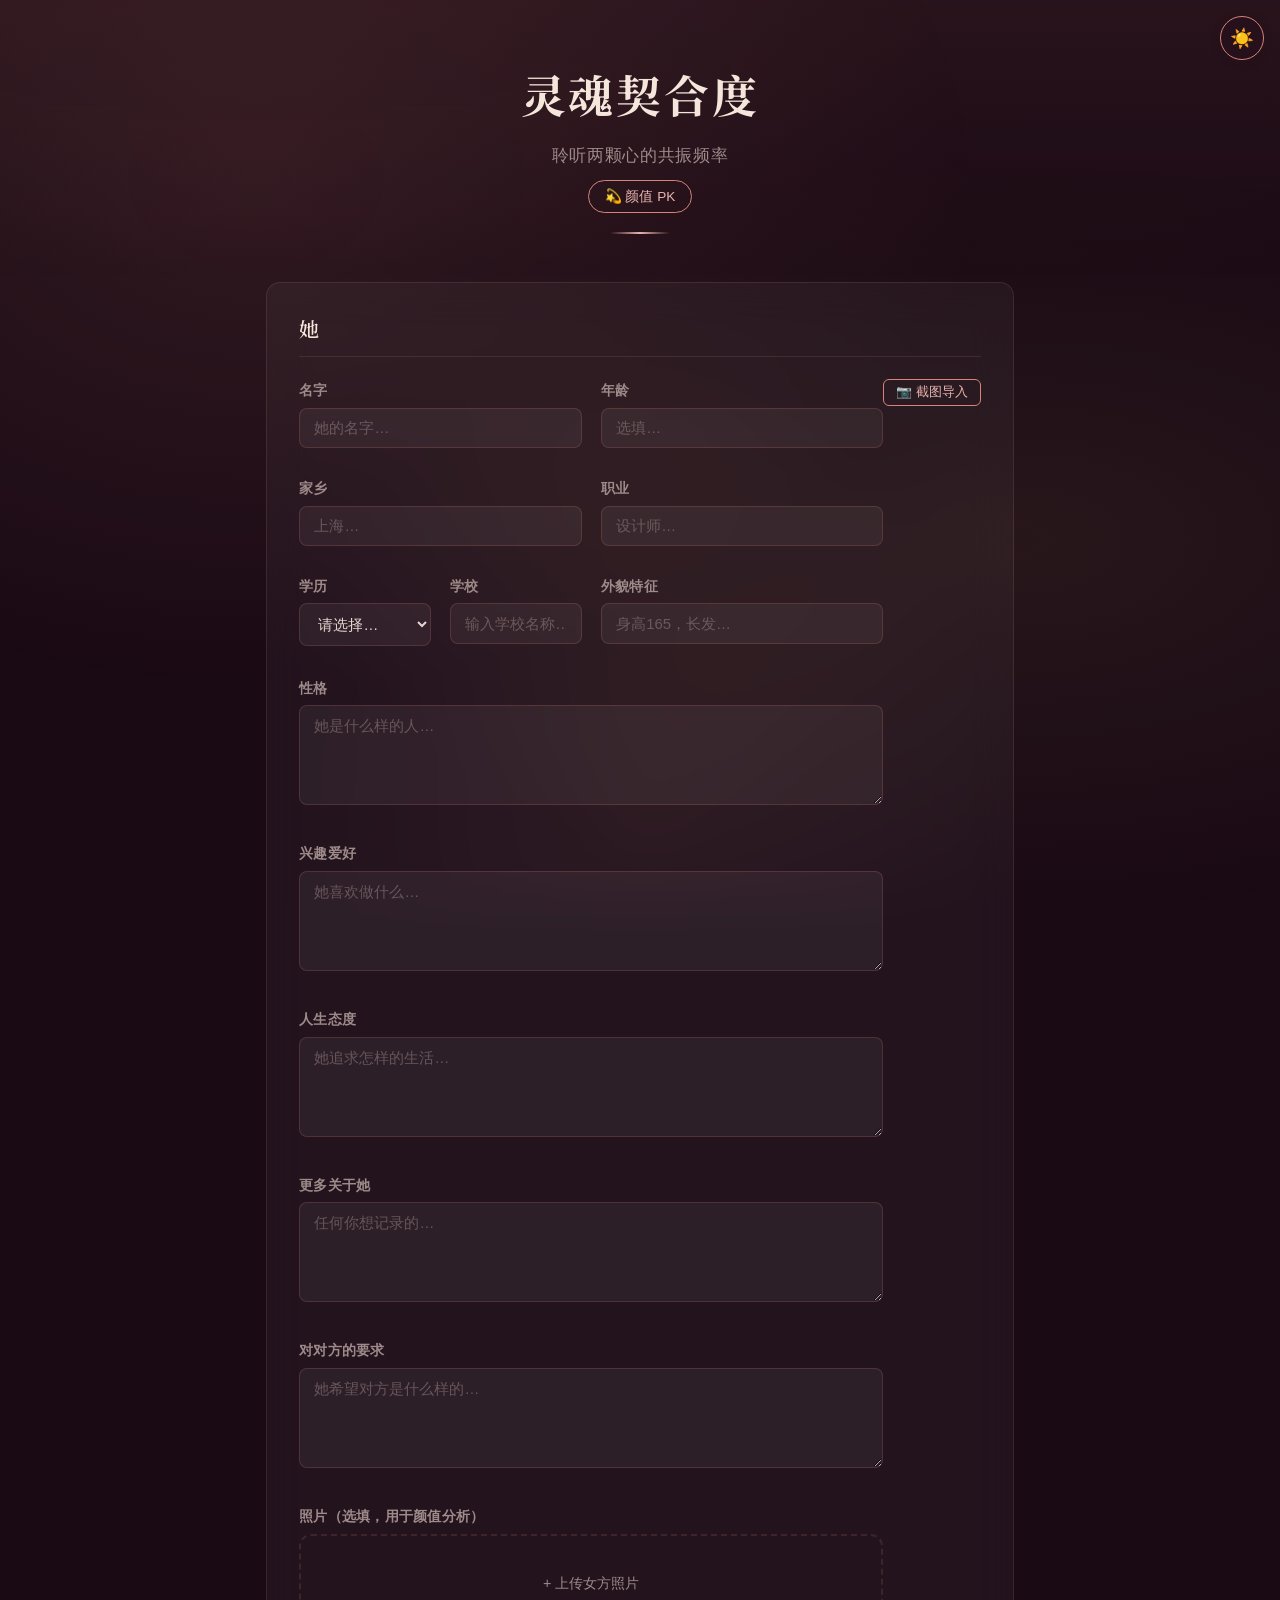
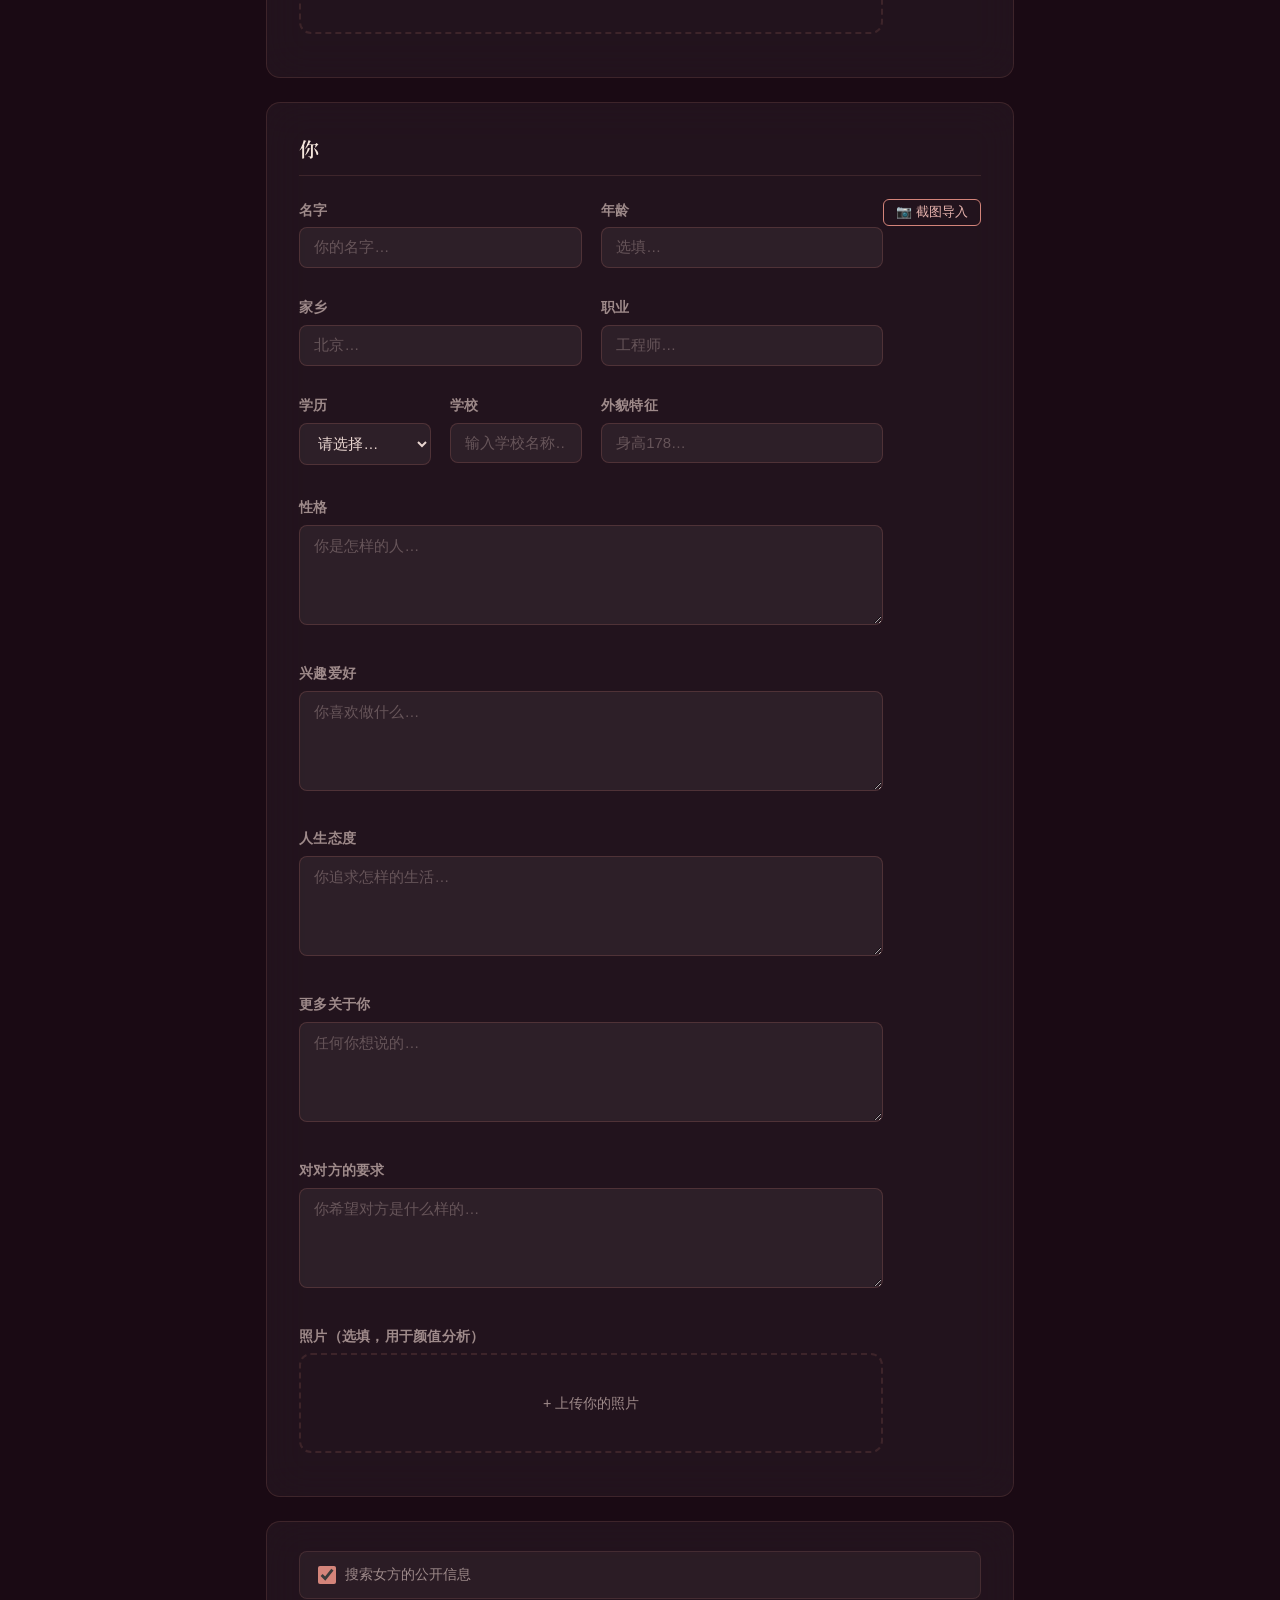
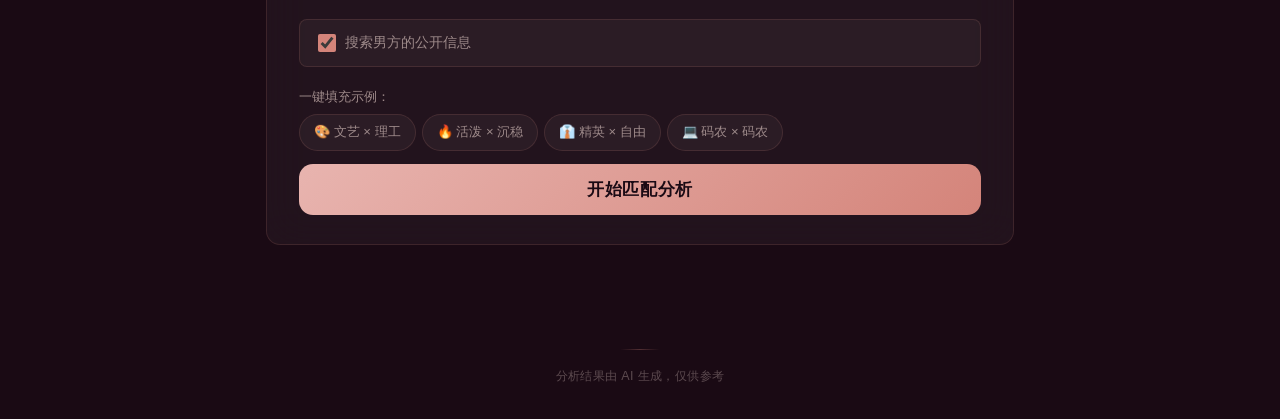
==== templates/index.html @ adc9ed65 "perf: compress photos before form submit in main analyze flow" ====
<!DOCTYPE html>
<html lang="zh-CN">
<head>
    <meta charset="UTF-8">
    <meta name="viewport" content="width=device-width, initial-scale=1.0">
    <meta name="theme-color" content="#1a0a14">
    <title>灵魂契合度 · 匹配分析</title>
    <link rel="stylesheet" href="/static/style.css">
    <script src="/static/universities.js"></script>
    <script src="/static/demo-data.js"></script>
</head>
<body>
    <!-- 浮动心形粒子 -->
    <button class="theme-toggle" id="theme-toggle" aria-label="切换明暗主题"></button>
    <div class="hearts-container" aria-hidden="true">
        <span class="heart-particle">🌸</span>
        <span class="heart-particle">💕</span>
        <span class="heart-particle">✨</span>
        <span class="heart-particle">💖</span>
        <span class="heart-particle">🌹</span>
        <span class="heart-particle">💗</span>
        <span class="heart-particle">🫧</span>
        <span class="heart-particle">💝</span>
        <span class="heart-particle">💫</span>
        <span class="heart-particle">🌸</span>
    </div>

    <a href="#main-content" class="skip-link">跳到主内容</a>

    <header class="header">
        <h1>灵魂契合度</h1>
        <p>聆听两颗心的共振频率</p>
        <a href="/beauty" class="header-nav-link">💫 颜值 PK</a>
    </header>

    <main class="container" id="main-content">
        <form id="analyze-form" action="/api/analyze" method="POST" enctype="multipart/form-data">
            <!-- 女方信息 -->
            <section class="card">
                <h2>她</h2>
                <button type="button" class="ocr-import-btn" id="girl-ocr-btn" title="截图导入女方信息">📷 截图导入</button>
                <div class="form-row">
                    <div class="form-group">
                        <label for="girl_name">名字</label>
                        <input type="text" id="girl_name" name="girl_name" required
                               autocomplete="name" placeholder="她的名字…">
                    </div>
                    <div class="form-group">
                        <label for="girl_age">年龄</label>
                        <input type="number" id="girl_age" name="girl_age" min="14" max="80"
                               placeholder="选填…">
                    </div>
                    <div class="form-group">
                        <label for="girl_hometown">家乡</label>
                        <input type="text" id="girl_hometown" name="girl_hometown" placeholder="上海…">
                    </div>
                    <div class="form-group">
                        <label for="girl_occupation">职业</label>
                        <input type="text" id="girl_occupation" name="girl_occupation" placeholder="设计师…">
                    </div>
                    <div class="form-row">
                        <div class="form-group">
                            <label for="girl_edu_level">学历</label>
                            <select id="girl_edu_level" name="girl_edu_level" style="width:100%;padding:0.7rem 0.9rem;background:var(--input-bg);border:1px solid var(--input-border);border-radius:8px;color:var(--text);font-size:0.93rem;font-family:inherit;">
                                <option value="">请选择…</option>
                                <option value="高中/中专">高中/中专</option>
                                <option value="大专">大专</option>
                                <option value="本科">本科</option>
                                <option value="硕士">硕士</option>
                                <option value="MBA">MBA</option>
                                <option value="博士">博士</option>
                                <option value="博士后">博士后</option>
                                <option value="其他">其他</option>
                            </select>
                        </div>
                        <div class="form-group uni-search-wrap">
                            <label for="girl_edu_school">学校</label>
                            <input type="text" id="girl_edu_school" name="girl_edu_school" autocomplete="off" placeholder="输入学校名称…">
                            <div class="uni-search-dropdown" id="girl-uni-dropdown"></div>
                            <div class="uni-tags" id="girl-uni-tags"></div>
                        </div>
                    </div>
                    <div class="form-group">
                        <label for="girl_appearance">外貌特征</label>
                        <input type="text" id="girl_appearance" name="girl_appearance" placeholder="身高165，长发…">
                    </div>
                    <div class="form-group full">
                        <label for="girl_personality">性格</label>
                        <textarea id="girl_personality" name="girl_personality"
                                  placeholder="她是什么样的人…"></textarea>
                    </div>
                    <div class="form-group full">
                        <label for="girl_interests">兴趣爱好</label>
                        <textarea id="girl_interests" name="girl_interests"
                                  placeholder="她喜欢做什么…"></textarea>
                    </div>
                    <div class="form-group full">
                        <label for="girl_values">人生态度</label>
                        <textarea id="girl_values" name="girl_values"
                                  placeholder="她追求怎样的生活…"></textarea>
                    </div>
                    <div class="form-group full">
                        <label for="girl_extra">更多关于她</label>
                        <textarea id="girl_extra" name="girl_extra"
                                  placeholder="任何你想记录的…"></textarea>
                    </div>
                    <div class="form-group full">
                        <label for="girl_requirements">对对方的要求</label>
                        <textarea id="girl_requirements" name="girl_requirements"
                                  placeholder="她希望对方是什么样的…"></textarea>
                    </div>
                    <input type="hidden" name="girl_edu_tags" id="girl_edu_tags">
                    <div class="form-group full photo-upload-wrap">
                        <label>照片（选填，用于颜值分析）</label>
                        <div class="photo-upload" onclick="document.getElementById('girl_photo').click()">
                            <span class="photo-upload-placeholder">+ 上传女方照片</span>
                            <img id="girl-photo-preview" style="display:none;max-width:100%;max-height:200px;border-radius:8px;">
                        </div>
                        <input type="file" id="girl_photo" name="girl_photo" accept="image/*" style="display:none"
                               onchange="photoPreview(this, 'girl')">
                    </div>
                </div>
            </section>

            <!-- 用户信息 -->
            <section class="card">
                <h2>你</h2>
                <button type="button" class="ocr-import-btn" id="user-ocr-btn" title="截图导入你的信息">📷 截图导入</button>
                <div class="form-row">
                    <div class="form-group">
                        <label for="user_name">名字</label>
                        <input type="text" id="user_name" name="user_name" required
                               autocomplete="name" placeholder="你的名字…">
                    </div>
                    <div class="form-group">
                        <label for="user_age">年龄</label>
                        <input type="number" id="user_age" name="user_age" min="14" max="80"
                               placeholder="选填…">
                    </div>
                    <div class="form-group">
                        <label for="user_hometown">家乡</label>
                        <input type="text" id="user_hometown" name="user_hometown" placeholder="北京…">
                    </div>
                    <div class="form-group">
                        <label for="user_occupation">职业</label>
                        <input type="text" id="user_occupation" name="user_occupation" placeholder="工程师…">
                    </div>
                    <div class="form-row">
                        <div class="form-group">
                            <label for="user_edu_level">学历</label>
                            <select id="user_edu_level" name="user_edu_level" style="width:100%;padding:0.7rem 0.9rem;background:var(--input-bg);border:1px solid var(--input-border);border-radius:8px;color:var(--text);font-size:0.93rem;font-family:inherit;">
                                <option value="">请选择…</option>
                                <option value="高中/中专">高中/中专</option>
                                <option value="大专">大专</option>
                                <option value="本科">本科</option>
                                <option value="硕士">硕士</option>
                                <option value="MBA">MBA</option>
                                <option value="博士">博士</option>
                                <option value="博士后">博士后</option>
                                <option value="其他">其他</option>
                            </select>
                        </div>
                        <div class="form-group uni-search-wrap">
                            <label for="user_edu_school">学校</label>
                            <input type="text" id="user_edu_school" name="user_edu_school" autocomplete="off" placeholder="输入学校名称…">
                            <div class="uni-search-dropdown" id="user-uni-dropdown"></div>
                            <div class="uni-tags" id="user-uni-tags"></div>
                        </div>
                    </div>
                    <div class="form-group">
                        <label for="user_appearance">外貌特征</label>
                        <input type="text" id="user_appearance" name="user_appearance" placeholder="身高178…">
                    </div>
                    <div class="form-group full">
                        <label for="user_personality">性格</label>
                        <textarea id="user_personality" name="user_personality"
                                  placeholder="你是怎样的人…"></textarea>
                    </div>
                    <div class="form-group full">
                        <label for="user_interests">兴趣爱好</label>
                        <textarea id="user_interests" name="user_interests"
                                  placeholder="你喜欢做什么…"></textarea>
                    </div>
                    <div class="form-group full">
                        <label for="user_values">人生态度</label>
                        <textarea id="user_values" name="user_values"
                                  placeholder="你追求怎样的生活…"></textarea>
                    </div>
                    <div class="form-group full">
                        <label for="user_extra">更多关于你</label>
                        <textarea id="user_extra" name="user_extra"
                                  placeholder="任何你想说的…"></textarea>
                    </div>
                    <div class="form-group full">
                        <label for="user_requirements">对对方的要求</label>
                        <textarea id="user_requirements" name="user_requirements"
                                  placeholder="你希望对方是什么样的…"></textarea>
                    </div>
                    <input type="hidden" name="user_edu_tags" id="user_edu_tags">
                    <div class="form-group full photo-upload-wrap">
                        <label>照片（选填，用于颜值分析）</label>
                        <div class="photo-upload" onclick="document.getElementById('user_photo').click()">
                            <span class="photo-upload-placeholder">+ 上传你的照片</span>
                            <img id="user-photo-preview" style="display:none;max-width:100%;max-height:200px;border-radius:8px;">
                        </div>
                        <input type="file" id="user_photo" name="user_photo" accept="image/*" style="display:none"
                               onchange="photoPreview(this, 'user')">
                    </div>
                </div>
            </section>

            <!-- ── 操作区 ── -->
            <section class="card">
                <div class="search-toggle">
                    <input type="checkbox" id="enable_search_girl" name="enable_search_girl" checked>
                    <label for="enable_search_girl">搜索女方的公开信息</label>
                </div>
                <div class="search-toggle">
                    <input type="checkbox" id="enable_search_user" name="enable_search_user" checked>
                    <label for="enable_search_user">搜索男方的公开信息</label>
                </div>

                <p class="demo-label">一键填充示例：</p>
                <div class="demo-tags" id="demo-tags"></div>

                <div class="search-results-wrap" id="search-results-wrap">
                    <p class="search-result-count" id="search-result-count"></p>
                    <div class="search-results-list" id="search-results-list"></div>
                    <div class="demo-actions">
                        <button type="button" class="btn demo-btn-cancel" id="search-skip">跳过，直接分析</button>
                        <button type="button" class="btn" id="search-confirm">确认选择的，开始分析</button>
                    </div>
                </div>

                <div class="demo-preview" id="demo-preview" style="display:none;">
                    <div class="demo-preview-head">预览</div>
                    <div id="demo-preview-content"></div>
                </div>

                <div class="demo-actions" id="demo-actions" style="display:none;">
                    <button type="button" class="btn demo-btn-cancel" id="demo-cancel">取消</button>
                    <button type="button" class="btn" id="demo-confirm">确认填充</button>
                </div>

                <button type="submit" class="btn" id="submit-btn">
                    开始匹配分析
                </button>
            </section>
        </form>
    </main>

    <div class="search-overlay" id="search-overlay">
        <div class="search-overlay-text" id="search-overlay-text">正在搜索她的公开信息…</div>
        <div class="search-progress"><div class="search-progress-bar"></div></div>
        <p id="search-count" style="color:#9e8a8a;font-size:0.85rem;margin-top:0.8rem;"></p>
        <button type="button" id="search-skip-now" class="btn" style="width:auto;margin-top:1.5rem;padding:0.5rem 2rem;font-size:0.9rem;display:none;">跳过，直接分析</button>
    </div>

    <footer class="footer">
        <p>分析结果由 AI 生成，仅供参考</p>
    </footer>

    <script>
        function photoPreview(input, who) {
            var file = input.files[0];
            if (!file) return;
            var preview = document.getElementById(who + '-photo-preview');
            var placeholder = input.parentElement.querySelector('.photo-upload-placeholder');
            preview.src = URL.createObjectURL(file);
            preview.style.display = 'block';
            if (placeholder) placeholder.style.display = 'none';
        }

        var form = document.getElementById('analyze-form');
        // 异步搜索 → 展示结果 → 确认 → 提交分析
        var searchOverlay = document.getElementById('search-overlay');
        var searchOverlayText = document.getElementById('search-overlay-text');
        var searchCount = document.getElementById('search-count');
        var searchResultsWrap = document.getElementById('search-results-wrap');
        var searchResultCount = document.getElementById('search-result-count');
        var searchResultsList = document.getElementById('search-results-list');
        var searchSkip = document.getElementById('search-skip');
        var searchConfirm = document.getElementById('search-confirm');
        var searchSkipNow = document.getElementById('search-skip-now');
        var submitBtn = document.getElementById('submit-btn');
        var searchAbort = null;
        var girlResults = [];
        var userResults = [];
        var selectedResultsJson = '[]';

        form.addEventListener('submit', function (e) {
            e.preventDefault();
            var searchGirl = document.getElementById('enable_search_girl').checked;
            var searchUser = document.getElementById('enable_search_user').checked;
            if (!searchGirl && !searchUser) {
                submitAnalysis('', '');
                return;
            }
            // 显示搜索动画
            searchOverlay.classList.add('visible');
            searchOverlayText.textContent = '正在搜索公开信息…';
            searchCount.textContent = '';
            submitBtn.disabled = true;
            submitBtn.textContent = '搜索中…';
            searchSkipNow.style.display = 'block';

            var fd = new FormData(form);
            searchAbort = new AbortController();
            var promises = [];
            if (searchGirl) promises.push(fetch('/api/search', { method: 'POST', body: fd, signal: searchAbort.signal }).then(function(r){return r.json();}));
            else promises.push(Promise.resolve([]));
            if (searchUser) {
                var fdU = new FormData();
                fdU.append('girl_name', document.getElementById('user_name').value || '');
                fdU.append('girl_hometown', document.getElementById('user_hometown').value || '');
                fdU.append('girl_occupation', document.getElementById('user_occupation').value || '');
                fdU.append('girl_education', document.getElementById('user_edu_level').value || '');
                promises.push(fetch('/api/search', { method: 'POST', body: fdU, signal: searchAbort.signal }).then(function(r){return r.json();}));
            } else promises.push(Promise.resolve([]));
            Promise.all(promises)
                .then(function (results) {
                    searchSkipNow.style.display = 'none';
                    searchOverlay.classList.remove('visible');
                    girlResults = results[0] || [];
                    userResults = results[1] || [];
                    var allResults = girlResults.concat(userResults);
                    if (!allResults.length) {
                        submitAnalysis('', ''); return;
                    }
                    searchResultCount.textContent = '找到 ' + allResults.length + ' 条结果（女方' + girlResults.length + ' + 男方' + userResults.length + '），勾选要参考的内容：';
                    searchResultsList.innerHTML = '';
                    allResults.forEach(function (r, i) {
                        var card = document.createElement('div');
                        card.className = 'search-result-card checked';
                        card.innerHTML =
                            '<input type="checkbox" checked data-idx="' + i + '">' +
                            '<div class="search-result-body"><strong>' + r.title + '</strong><p>' + (r.snippet || '') + '</p></div>';
                        card.addEventListener('click', function (ev) {
                            if (ev.target.tagName === 'INPUT') return;
                            var cb = card.querySelector('input');
                            cb.checked = !cb.checked;
                            card.classList.toggle('checked', cb.checked);
                        });
                        searchResultsList.appendChild(card);
                    });
                    searchResultsWrap.classList.add('visible');
                    submitBtn.style.display = 'none';
                })
                .catch(function () {
                    searchSkipNow.style.display = 'none';
                    searchOverlay.classList.remove('visible');
                    submitAnalysis('', '');
                });
        });

        function submitAnalysis(girlResultsJson, userResultsJson) {
            searchResultsWrap.classList.remove('visible');
            submitBtn.style.display = 'block';
            submitBtn.disabled = true;
            submitBtn.textContent = 'AI 正在分析中…';
            searchOverlay.classList.add('visible');
            searchOverlayText.textContent = '正在解读两颗心的距离…';
            searchCount.textContent = '';
            var gf = document.getElementById('girl_photo').files[0];
            var uf = document.getElementById('user_photo').files[0];
            function doSubmit() {
                var fd = new FormData(form);
                fd.append('selected_results', girlResultsJson || '');
                fd.append('selected_results_user', userResultsJson || '');
                fetch('/api/analyze', { method: 'POST', body: fd })
                    .then(function (r) { return r.text(); })
                    .then(function (html) { document.open(); document.write(html); document.close(); });
            }
            if (gf || uf) {
                searchOverlayText.textContent = '正在压缩照片…';
                var done = 0, need = (gf?1:0)+(uf?1:0);
                function checkDone() { done++; if (done >= need) doSubmit(); }
                if (gf) compressImage(gf, function (c) { var dt = new DataTransfer(); dt.items.add(new File([c],'girl.jpg')); document.getElementById('girl_photo').files = dt.files; checkDone(); });
                if (uf) compressImage(uf, function (c) { var dt = new DataTransfer(); dt.items.add(new File([c],'user.jpg')); document.getElementById('user_photo').files = dt.files; checkDone(); });
                if (!need) doSubmit();
            } else doSubmit();
        }

        searchSkip.addEventListener('click', function () { submitAnalysis('', ''); });
        searchSkipNow.addEventListener('click', function () {
            if (searchAbort) searchAbort.abort();
            searchSkipNow.style.display = 'none';
            searchOverlay.classList.remove('visible');
            submitAnalysis('', '');
        });
        searchConfirm.addEventListener('click', function () {
            var girlChecked = [], userChecked = [];
            var girlLen = (typeof girlResults !== 'undefined' ? girlResults.length : 0) || 0;
            document.querySelectorAll('.search-result-card input:checked').forEach(function (cb) {
                var idx = parseInt(cb.getAttribute('data-idx'));
                var card = cb.closest('.search-result-card');
                var titleEl = card.querySelector('strong');
                var snippetEl = card.querySelector('p');
                var item = { title: titleEl.textContent, url: '', snippet: snippetEl ? snippetEl.textContent : '' };
                if (idx < girlLen) girlChecked.push(item);
                else userChecked.push(item);
            });
            submitAnalysis(JSON.stringify(girlChecked), JSON.stringify(userChecked));
        });

        // 示例选择器
        (function () {
            var tagsEl = document.getElementById('demo-tags');
            var previewEl = document.getElementById('demo-preview');
            var previewContent = document.getElementById('demo-preview-content');
            var actionsEl = document.getElementById('demo-actions');
            var cancelBtn = document.getElementById('demo-cancel');
            var confirmBtn = document.getElementById('demo-confirm');
            var activeExample = null;
            var confirmedExample = null;
            // demo-data.js 使用 extra_info 作为键，但 HTML 表单字段名是 extra
            var fieldMap = { extra_info: 'extra' };

            // 渲染标签
            DEMO_EXAMPLES.forEach(function (ex) {
                var tag = document.createElement('span');
                tag.className = 'demo-tag';
                tag.textContent = ex.emoji + ' ' + ex.label;
                tag.addEventListener('click', function () { selectExample(ex, tag); });
                tagsEl.appendChild(tag);
            });

            function selectExample(ex, tag) {
                document.querySelectorAll('.demo-tag').forEach(function (t) {
                    t.classList.remove('active');
                    if (confirmedExample && t.textContent.indexOf(confirmedExample.label) >= 0) {
                        t.classList.add('confirmed');
                    }
                });
                tag.classList.add('active');
                activeExample = ex;
                var g = ex.girl, u = ex.user;
                previewContent.innerHTML =
                    '<div class="demo-preview-row"><strong>' + g.name + '</strong>：' +
                    g.personality.slice(0, 60) + '…</div>' +
                    '<div class="demo-preview-row"><strong>' + u.name + '</strong>：' +
                    u.personality.slice(0, 60) + '…</div>';
                previewEl.style.display = 'block';
                actionsEl.style.display = 'flex';
            }

            cancelBtn.addEventListener('click', function () {
                previewEl.style.display = 'none';
                actionsEl.style.display = 'none';
                activeExample = null;
                document.querySelectorAll('.demo-tag').forEach(function (t) {
                    t.classList.remove('active');
                    if (confirmedExample && t.textContent.indexOf(confirmedExample.label) >= 0) {
                        t.classList.add('confirmed');
                    }
                });
            });

            confirmBtn.addEventListener('click', function () {
                if (!activeExample) return;
                var ex = activeExample;
                ['girl', 'user'].forEach(function (who) {
                    var data = ex[who];
                    Object.keys(data).forEach(function (key) {
                        var htmlKey = fieldMap[key] || key;
                        var el = document.getElementById(who + '_' + htmlKey);
                        if (el && data[key] !== undefined) el.value = data[key];
                    });
                    // Show university tags if school is filled
                    var tagsData = data['edu_tags'];
                    if (tagsData) {
                        var tagsEl = document.getElementById(who + '-uni-tags');
                        if (tagsEl) {
                            var tags = tagsData.split(',');
                            tagsEl.innerHTML = formatTags(tags);
                        }
                    }
                });
                confirmedExample = activeExample;
                document.querySelectorAll('.demo-tag').forEach(function (t) {
                    t.classList.remove('active', 'confirmed');
                    if (t.textContent.indexOf(ex.label) >= 0) t.classList.add('confirmed');
                });
                previewEl.style.display = 'none';
                actionsEl.style.display = 'none';
                window.scrollTo({ top: 0, behavior: 'smooth' });
            });
        })();

        // 学校搜索补全
        (function () {
            function setupUniSearch(inputId, dropdownId, tagsId, hiddenId) {
                var input = document.getElementById(inputId);
                var dropdown = document.getElementById(dropdownId);
                var tagsEl = document.getElementById(tagsId);
                var hidden = document.getElementById(hiddenId);
                if (!input) return;
                input.addEventListener('input', function () {
                    var results = searchUniversities(input.value);
                    if (!results.length) { dropdown.classList.remove('visible'); return; }
                    dropdown.innerHTML = '';
                    results.forEach(function (u) {
                        var item = document.createElement('div');
                        item.className = 'uni-search-item';
                        item.textContent = u.n + (u.t.length ? ' (' + u.t.join('/') + ')' : '');
                        item.addEventListener('click', function () {
                            input.value = u.n;
                            dropdown.classList.remove('visible');
                            tagsEl.innerHTML = formatTags(u.t);
                            hidden.value = u.t.join(',');
                        });
                        dropdown.appendChild(item);
                    });
                    dropdown.classList.add('visible');
                });
                input.addEventListener('blur', function () {
                    setTimeout(function () { dropdown.classList.remove('visible'); }, 200);
                });
            }
            setupUniSearch('girl_edu_school', 'girl-uni-dropdown', 'girl-uni-tags', 'girl_edu_tags');
            setupUniSearch('user_edu_school', 'user-uni-dropdown', 'user-uni-tags', 'user_edu_tags');
        })();

        // 截图导入
        var ocrBtnGirl = document.getElementById('girl-ocr-btn');
        var ocrBtnUser = document.getElementById('user-ocr-btn');

        function ocrImport(who) {
            var input = document.createElement('input');
            input.type = 'file'; input.accept = 'image/*';
            input.onchange = function () {
                var file = input.files[0];
                if (!file) return;
                var overlay = document.getElementById('search-overlay');
                var text = document.getElementById('search-overlay-text');
                if (overlay) overlay.classList.add('visible');
                if (text) text.textContent = '正在识别截图内容…';
                compressImage(file, function (compressed) {
                var fd = new FormData();
                fd.append('image', compressed, file.name);
                fetch('/api/ocr', { method: 'POST', body: fd })
                    .then(function (r) { return r.json(); })
                    .then(function (data) {
                        if (overlay) overlay.classList.remove('visible');
                        if (data.error) { alert(data.error); return; }
                        var prefix = who + '_';
                        if (data.name) setOcrVal(prefix + 'name', data.name);
                        if (data.age) setOcrVal(prefix + 'age', String(data.age));
                        if (data.hometown) setOcrVal(prefix + 'hometown', data.hometown);
                        if (data.occupation) setOcrVal(prefix + 'occupation', data.occupation);
                        if (data.edu_level) setOcrVal(prefix + 'edu_level', data.edu_level);
                        if (data.edu_school) {
                            var sch = document.getElementById(prefix + 'edu_school');
                            if (sch) { sch.value = data.edu_school; sch.dispatchEvent(new Event('input')); }
                        }
                        if (data.personality) setOcrVal(prefix + 'personality', data.personality);
                        if (data.interests) setOcrVal(prefix + 'interests', data.interests);
                        if (data.values) setOcrVal(prefix + 'values', data.values);
                        if (data.appearance) setOcrVal(prefix + 'appearance', data.appearance);
                    })
                    .catch(function () {
                        if (overlay) overlay.classList.remove('visible');
                        alert('识别失败，请重试');
                    });
                });
            };
            input.click();
        }

        function compressImage(file, callback) {
            var reader = new FileReader();
            reader.onload = function (e) {
                var img = new Image();
                img.onload = function () {
                    var maxW = 1024, maxH = 1024;
                    var w = img.width, h = img.height;
                    if (w > maxW || h > maxH) {
                        var ratio = Math.min(maxW / w, maxH / h);
                        w = Math.round(w * ratio); h = Math.round(h * ratio);
                    }
                    var canvas = document.createElement('canvas');
                    canvas.width = w; canvas.height = h;
                    canvas.getContext('2d').drawImage(img, 0, 0, w, h);
                    canvas.toBlob(function (blob) { callback(blob); }, 'image/jpeg', 0.7);
                };
                img.src = e.target.result;
            };
            reader.readAsDataURL(file);
        }

        function setOcrVal(id, val) {
            var el = document.getElementById(id);
            if (el && val) { el.value = val; el.style.borderColor = '#50b478'; }
        }

        if (ocrBtnGirl) ocrBtnGirl.addEventListener('click', function () { ocrImport('girl'); });
        if (ocrBtnUser) ocrBtnUser.addEventListener('click', function () { ocrImport('user'); });

        // Ctrl+V 粘贴图片 — 自动识别填入
        document.addEventListener('paste', function (e) {
            var items = e.clipboardData && e.clipboardData.items;
            if (!items) return;
            for (var i = 0; i < items.length; i++) {
                if (items[i].type.indexOf('image') >= 0) {
                    e.preventDefault();
                    var blob = items[i].getAsFile();
                    var overlay = document.getElementById('search-overlay');
                    var text = document.getElementById('search-overlay-text');
                    if (overlay) overlay.classList.add('visible');
                    if (text) text.textContent = '正在识别截图内容…';
                    compressImage(blob, function (compressed) {
                    var fd = new FormData();
                    fd.append('image', compressed, 'paste.jpg');
                    fetch('/api/ocr', { method: 'POST', body: fd })
                        .then(function (r) { return r.json(); })
                        .then(function (data) {
                            if (overlay) overlay.classList.remove('visible');
                            if (data.error) { alert(data.error); return; }
                            Object.keys(data).forEach(function (key) {
                                if (data[key]) {
                                    var gId = 'girl_' + key, uId = 'user_' + key;
                                    var gEl = document.getElementById(gId);
                                    var uEl = document.getElementById(uId);
                                    if (gEl && !gEl.value) setOcrVal(gId, String(data[key]));
                                    else if (uEl && !uEl.value) setOcrVal(uId, String(data[key]));
                                    else if (gEl) setOcrVal(gId, String(data[key]));
                                }
                            });
                            ['edu_school'].forEach(function (k) {
                                if (data[k]) {
                                    var gSch = document.getElementById('girl_' + k), uSch = document.getElementById('user_' + k);
                                    if (gSch) { gSch.value = data[k]; gSch.dispatchEvent(new Event('input')); }
                                    if (uSch) { uSch.value = data[k]; uSch.dispatchEvent(new Event('input')); }
                                }
                            });
                        })
                        .catch(function () { if (overlay) overlay.classList.remove('visible'); });
                    });
                    break;
                }
            }
        });

        // 主题切换
        (function () {
            const toggle = document.getElementById('theme-toggle');
            const html = document.documentElement;
            const saved = localStorage.getItem('theme');
            if (saved) html.setAttribute('data-theme', saved);
            toggle.addEventListener('click', () => {
                const next = html.getAttribute('data-theme') === 'light' ? 'dark' : 'light';
                html.setAttribute('data-theme', next);
                localStorage.setItem('theme', next);
            });
        })();
    </script>
</body>
</html>
---- static/style.css ----
/* ── 浪漫梦境主题 · 灵魂契合度 · 双模式 ──── */
@import url('https://fonts.googleapis.com/css2?family=Noto+Serif+SC:wght@400;600;700&display=swap');

/* ── 暗夜浪漫（默认） ──────────────────────── */
:root,
[data-theme="dark"] {
    --bg-deep:      #1a0a14;
    --bg-mid:       #25101c;
    --bg-surface:   rgba(255, 245, 240, 0.04);
    --border:       rgba(212, 132, 122, 0.15);
    --border-hover: rgba(212, 132, 122, 0.28);
    --input-bg:     rgba(255, 245, 240, 0.05);
    --input-border: rgba(212, 132, 122, 0.2);
    --text:         #e8d5d0;
    --text-dim:     #9e8a8a;
    --text-heading: #f5e6dc;
    --rose:         #d4847a;
    --rose-light:   #e8b4af;
    --rose-glow:    rgba(212, 132, 122, 0.3);
    --gold:         #c9a96e;
    --btn-text:     #1a0a14;
    --btn-bg:       linear-gradient(135deg, #e8b4af, #d4847a);
    --tag-high-bg:  rgba(80,180,120,0.15);
    --tag-high-c:   #6fd89a;
    --tag-high-b:   rgba(80,180,120,0.3);
    --tag-mid-bg:   rgba(212,132,122,0.12);
    --tag-mid-c:    #e8b4af;
    --tag-mid-b:    rgba(212,132,122,0.3);
    --tag-low-bg:   rgba(180,100,100,0.12);
    --tag-low-c:    #d49494;
    --tag-low-b:    rgba(180,100,100,0.3);
    --demo-active-bg:    rgba(212, 132, 122, 0.12);
    --demo-confirmed-bg: rgba(80, 180, 120, 0.12);
    --demo-confirmed-b:  rgba(80, 180, 120, 0.3);
    --demo-confirmed-c:  #6fd89a;
    --text-block-bg:rgba(255, 245, 240, 0.03);
    --text-block-b: rgba(212, 132, 122, 0.1);
    --search-b:     rgba(212,132,122,0.1);
    --footer-c:     rgba(158, 138, 138, 0.5);
    --header-bg:    linear-gradient(180deg, rgba(212,132,122,0.08) 0%, transparent 100%);
    --body-bg:      #1a0a14;
    --glow-1:       rgba(212, 132, 122, 0.12);
    --glow-2:       rgba(201, 169, 110, 0.08);
    --glow-3:       rgba(212, 132, 122, 0.06);
    --bar-bg:       rgba(212, 132, 122, 0.12);
    --toggle-bg:    #25101c;
    --toggle-border:#d4847a;
    --toggle-icon:  "☀️";
}

/* ── 日暖浪漫 ──────────────────────────────── */
[data-theme="light"] {
    --bg-deep:      #fdf6f0;
    --bg-mid:       #ffffff;
    --bg-surface:   rgba(180, 100, 90, 0.04);
    --border:       rgba(180, 100, 90, 0.12);
    --border-hover: rgba(180, 100, 90, 0.25);
    --input-bg:     #ffffff;
    --input-border: rgba(180, 100, 90, 0.25);
    --text:         #4a3330;
    --text-dim:     #8c726e;
    --text-heading: #3a2020;
    --rose:         #c2706a;
    --rose-light:   #d4948a;
    --rose-glow:    rgba(194, 112, 106, 0.18);
    --gold:         #b8945e;
    --btn-text:     #ffffff;
    --btn-bg:       linear-gradient(135deg, #c2706a, #a85550);
    --tag-high-bg:  rgba(80,160,110,0.1);
    --tag-high-c:   #3d8058;
    --tag-high-b:   rgba(80,160,110,0.25);
    --tag-mid-bg:   rgba(194,112,106,0.08);
    --tag-mid-c:    #a85550;
    --tag-mid-b:    rgba(194,112,106,0.25);
    --tag-low-bg:   rgba(160,90,90,0.08);
    --tag-low-c:    #9a6060;
    --tag-low-b:    rgba(160,90,90,0.25);
    --demo-active-bg:    rgba(194, 112, 106, 0.1);
    --demo-confirmed-bg: rgba(60, 130, 90, 0.12);
    --demo-confirmed-b:  rgba(60, 130, 90, 0.3);
    --demo-confirmed-c:  #3d8058;
    --text-block-bg:rgba(194, 112, 106, 0.04);
    --text-block-b: rgba(194, 112, 106, 0.1);
    --search-b:     rgba(194,112,106,0.1);
    --footer-c:     rgba(140, 110, 105, 0.5);
    --header-bg:    linear-gradient(180deg, rgba(194,112,106,0.06) 0%, transparent 100%);
    --body-bg:      #fdf6f0;
    --glow-1:       rgba(194, 112, 106, 0.08);
    --glow-2:       rgba(200, 160, 100, 0.05);
    --glow-3:       rgba(194, 112, 106, 0.04);
    --bar-bg:       rgba(194, 112, 106, 0.1);
    --toggle-bg:    #ffffff;
    --toggle-border:#c2706a;
    --toggle-icon:  "🌙";
}

*,
*::before,
*::after { box-sizing: border-box; margin: 0; padding: 0; }

body {
    font-family: -apple-system, BlinkMacSystemFont, "Segoe UI", "PingFang SC",
        "Microsoft YaHei", "Helvetica Neue", sans-serif;
    background: var(--body-bg);
    color: var(--text);
    line-height: 1.7;
    min-height: 100vh;
    overflow-x: hidden;
    transition: background 0.5s ease, color 0.5s ease;
}

/* ── 背景光晕 ──────────────────────────────── */
body::before {
    content: "";
    position: fixed; inset: 0;
    background:
        radial-gradient(ellipse at 20% 20%, var(--glow-1) 0%, transparent 50%),
        radial-gradient(ellipse at 80% 60%, var(--glow-2) 0%, transparent 50%),
        radial-gradient(ellipse at 50% 90%, var(--glow-3) 0%, transparent 40%);
    pointer-events: none; z-index: 0;
    transition: background 0.5s ease;
}

/* ── 跳过链接 ──────────────────────────────── */
.skip-link {
    position: absolute; top: -100%; left: 1rem;
    padding: 0.5rem 1rem; background: var(--rose); color: #fff;
    border-radius: 0 0 6px 6px; z-index: 999;
}
.skip-link:focus { top: 0; }

/* ── 主题切换按钮 ──────────────────────────── */
.theme-toggle {
    position: fixed; top: 1rem; right: 1rem; z-index: 100;
    width: 44px; height: 44px;
    border-radius: 50%;
    background: var(--toggle-bg);
    border: 1.5px solid var(--toggle-border);
    font-size: 1.2rem;
    cursor: pointer;
    display: flex; align-items: center; justify-content: center;
    transition: transform 0.3s ease, box-shadow 0.3s ease, background 0.5s ease;
    box-shadow: 0 2px 12px rgba(0,0,0,0.08);
}
.theme-toggle:hover { transform: scale(1.1) rotate(15deg); box-shadow: 0 4px 20px var(--rose-glow); }
.theme-toggle:focus-visible { outline: 2px solid var(--rose); outline-offset: 2px; }
.theme-toggle::after { content: var(--toggle-icon); }

/* ── 浮动心形粒子 ──────────────────────────── */
.hearts-container {
    position: fixed; inset: 0; pointer-events: none; z-index: 0; overflow: hidden;
}
.heart-particle {
    position: absolute; bottom: -40px;
    font-size: 1.2rem; opacity: 0;
    animation: float-up linear infinite;
}
.heart-particle:nth-child(1)  { left: 5%;  animation-duration: 12s; animation-delay: 0s;  font-size: 1.5rem; }
.heart-particle:nth-child(2)  { left: 15%; animation-duration: 15s; animation-delay: 2s;  font-size: 1.1rem; }
.heart-particle:nth-child(3)  { left: 25%; animation-duration: 10s; animation-delay: 4s;  font-size: 1.8rem; }
.heart-particle:nth-child(4)  { left: 40%; animation-duration: 18s; animation-delay: 1s;  font-size: 1.0rem; }
.heart-particle:nth-child(5)  { left: 55%; animation-duration: 14s; animation-delay: 6s;  font-size: 1.6rem; }
.heart-particle:nth-child(6)  { left: 65%; animation-duration: 11s; animation-delay: 3s;  font-size: 1.3rem; }
.heart-particle:nth-child(7)  { left: 75%; animation-duration: 17s; animation-delay: 5s;  font-size: 0.9rem; }
.heart-particle:nth-child(8)  { left: 85%; animation-duration: 13s; animation-delay: 7s;  font-size: 1.4rem; }
.heart-particle:nth-child(9)  { left: 92%; animation-duration: 16s; animation-delay: 2.5s; font-size: 1.2rem; }
.heart-particle:nth-child(10) { left: 48%; animation-duration: 19s; animation-delay: 8s;  font-size: 1.0rem; }

@keyframes float-up {
    0%   { transform: translateY(0) rotate(0deg) scale(1); opacity: 0; }
    10%  { opacity: 0.5; }
    50%  { opacity: 0.3; }
    90%  { opacity: 0.5; }
    100% { transform: translateY(-100vh) rotate(360deg) scale(0.5); opacity: 0; }
}

@media (prefers-reduced-motion: reduce) {
    .heart-particle { animation: none; display: none; }
}

/* ── 头部 ──────────────────────────────────── */
.header {
    position: relative; z-index: 1;
    text-align: center;
    padding: 3.5rem 1.5rem 3rem;
    background: var(--header-bg);
}
.header h1 {
    font-family: "Noto Serif SC", "STSong", serif;
    font-size: clamp(2rem, 5vw, 2.8rem);
    font-weight: 700;
    color: var(--text-heading);
    letter-spacing: 0.06em;
    text-wrap: balance;
    margin-bottom: 0.6rem;
}
.header p {
    color: var(--text-dim);
    font-size: 1.05rem; letter-spacing: 0.04em;
}
.header-nav-link {
    display: inline-block; margin-top: 0.6rem;
    padding: 4px 16px; border: 1px solid var(--rose);
    color: var(--rose-light); border-radius: 20px;
    font-size: 0.85rem; text-decoration: none;
    transition: all 0.25s ease;
}
.header-nav-link:hover { background: rgba(212,132,122,0.15); color: var(--cream); }
.header::after {
    content: ""; display: block;
    width: 60px; height: 2px;
    background: linear-gradient(90deg, transparent, var(--rose-light), transparent);
    margin: 1.2rem auto 0;
}

/* ── 容器 ──────────────────────────────────── */
.container {
    position: relative; z-index: 1;
    max-width: 780px;
    margin: 0 auto;
    padding: 0 1rem 3rem;
}

/* ── 卡片 ──────────────────────────────────── */
.card {
    background: var(--bg-surface);
    border: 1px solid var(--border);
    border-radius: 14px;
    padding: 1.8rem 2rem;
    margin-bottom: 1.5rem;
    backdrop-filter: blur(20px);
    -webkit-backdrop-filter: blur(20px);
    transition: border-color 0.35s cubic-bezier(0.25, 0.46, 0.45, 0.94);
}
.card:hover { border-color: var(--border-hover); }

.card h2 {
    font-family: "Noto Serif SC", "STSong", serif;
    font-size: 1.25rem; font-weight: 600;
    color: var(--text-heading);
    margin-bottom: 1.4rem; padding-bottom: 0.6rem;
    border-bottom: 1px solid var(--border);
    letter-spacing: 0.03em;
    text-wrap: balance;
}

/* ── 表单 ──────────────────────────────────── */
.form-row {
    display: grid; grid-template-columns: 1fr 1fr;
    gap: 0.9rem 1.2rem;
}
.form-group { margin-bottom: 0.9rem; }
.form-group.full { grid-column: 1 / -1; }

.form-group label {
    display: block; font-size: 0.85rem; font-weight: 600;
    color: var(--text-dim); margin-bottom: 0.35rem; letter-spacing: 0.02em;
}

.form-group input,
.form-group textarea {
    width: 100%; padding: 0.7rem 0.9rem;
    background: var(--input-bg);
    border: 1px solid var(--input-border);
    border-radius: 8px;
    color: var(--text); font-size: 0.93rem; font-family: inherit;
    transition: border-color 0.35s ease, box-shadow 0.35s ease;
}
.form-group input::placeholder,
.form-group textarea::placeholder { color: var(--text-dim); opacity: 0.5; }

.form-group input:focus,
.form-group textarea:focus {
    outline: none;
    border-color: var(--rose);
    box-shadow: 0 0 0 3px var(--rose-glow);
}
.form-group input:focus:not(:focus-visible),
.form-group textarea:focus:not(:focus-visible) {
    outline: none; box-shadow: 0 0 0 3px var(--rose-glow);
}

.form-group textarea { min-height: 100px; resize: vertical; }

/* ── 搜索开关 ──────────────────────────────── */
.search-toggle {
    display: flex; align-items: center; gap: 0.6rem;
    margin-bottom: 1.2rem; padding: 0.7rem 1.1rem;
    background: var(--bg-surface);
    border: 1px solid var(--border);
    border-radius: 8px;
    font-size: 0.88rem; color: var(--text-dim);
}
.search-toggle input[type="checkbox"] {
    width: 18px; height: 18px; accent-color: var(--rose);
}

/* ── 示例选择器 ────────────────────────────── */
.demo-label { color: var(--text-dim); font-size: 0.82rem; margin-bottom: 6px; }
.demo-tags {
    display: flex; gap: 6px; margin-bottom: 0.8rem; flex-wrap: wrap;
}
.demo-tag {
    padding: 6px 14px;
    background: var(--bg-surface);
    border: 1px solid var(--border);
    border-radius: 20px;
    color: var(--text-dim);
    font-size: 0.82rem; cursor: pointer;
    transition: all 0.25s ease;
    white-space: nowrap;
}
.demo-tag:hover { border-color: var(--rose); color: var(--rose-light); }
.demo-tag.active {
    background: var(--demo-active-bg);
    border-color: var(--rose);
    color: var(--rose-light);
}
.demo-tag.confirmed {
    background: var(--demo-confirmed-bg);
    border-color: var(--demo-confirmed-b);
    color: var(--demo-confirmed-c);
}

.demo-preview {
    background: var(--text-block-bg);
    border: 1px solid var(--text-block-b);
    border-radius: 10px;
    padding: 14px;
    font-size: 0.83rem; line-height: 1.7;
    color: var(--text);
    margin-bottom: 0.8rem;
    max-height: 160px; overflow-y: auto;
    transition: all 0.3s ease;
}
.demo-preview-head {
    color: var(--text-dim);
    font-size: 0.72rem;
    margin-bottom: 6px;
    letter-spacing: 0.04em;
}
.demo-preview-row { margin-bottom: 4px; }
.demo-preview-row strong { color: var(--rose-light); }

.demo-actions {
    display: flex; gap: 8px;
}
.demo-actions .btn { flex: 1; font-size: 0.9rem; padding: 0.6rem; }
.demo-btn-cancel {
    background: transparent;
    border: 1px solid var(--border);
    color: var(--text-dim);
}
.demo-btn-cancel:hover {
    border-color: var(--rose);
    color: var(--text);
    box-shadow: none;
    transform: none;
}

/* ── 按钮 ──────────────────────────────────── */
.btn {
    display: block; width: 100%;
    padding: 0.9rem;
    font-size: 1.05rem; font-weight: 600;
    color: var(--btn-text);
    background: var(--btn-bg);
    border: none; border-radius: 14px; cursor: pointer;
    letter-spacing: 0.04em;
    transition: transform 0.35s cubic-bezier(0.25, 0.46, 0.45, 0.94),
                box-shadow 0.35s ease, opacity 0.35s ease;
    position: relative; overflow: hidden;
}
.btn::after {
    content: ""; position: absolute; inset: 0;
    background: linear-gradient(135deg, transparent 40%, rgba(255,255,255,0.15) 50%, transparent 60%);
    transform: translateX(-100%); transition: transform 0.6s;
}
.btn:hover::after { transform: translateX(100%); }
.btn:hover { transform: translateY(-2px); box-shadow: 0 8px 30px var(--rose-glow); }
.btn:active { transform: translateY(0); }
.btn:disabled { opacity: 0.5; cursor: not-allowed; transform: none; box-shadow: none; }
.btn:focus-visible { outline: 2px solid var(--rose); outline-offset: 2px; }

/* ── 结果页 · 得分圆环 ──────────────────────── */
.score-section { text-align: center; }
.score-circle {
    width: 150px; height: 150px; border-radius: 50%;
    background: conic-gradient(
        var(--rose) calc(var(--score) * 1%),
        var(--bar-bg) calc(var(--score) * 1%)
    );
    display: flex; align-items: center; justify-content: center;
    margin: 0 auto 1.5rem;
    box-shadow: 0 0 40px var(--rose-glow);
    transition: box-shadow 0.5s ease;
}
.score-inner {
    width: 116px; height: 116px; border-radius: 50%;
    background: var(--bg-mid);
    display: flex; flex-direction: column; align-items: center; justify-content: center;
    transition: background 0.5s ease;
}
.score-number {
    font-family: "Noto Serif SC", serif;
    font-size: 2.8rem; font-weight: 700;
    color: var(--rose-light); line-height: 1;
}
.score-label {
    font-size: 0.7rem; color: var(--text-dim);
    text-transform: uppercase; letter-spacing: 0.15em; margin-top: 2px;
}

.level-tag {
    display: inline-block; padding: 0.3rem 1rem;
    border-radius: 20px; font-size: 0.85rem; font-weight: 600; margin-top: 0.6rem;
}
.level-high { background: var(--tag-high-bg); color: var(--tag-high-c); border: 1px solid var(--tag-high-b); }
.level-mid  { background: var(--tag-mid-bg); color: var(--tag-mid-c); border: 1px solid var(--tag-mid-b); }
.level-low  { background: var(--tag-low-bg); color: var(--tag-low-c); border: 1px solid var(--tag-low-b); }

/* ── 维度条 ────────────────────────────────── */
.dimension-list { list-style: none; margin: 1rem 0; }
.dimension-item { margin-bottom: 1rem; }
.dimension-header {
    display: flex; justify-content: space-between; align-items: center;
    margin-bottom: 0.3rem; font-size: 0.9rem;
}
.dimension-name { font-weight: 600; }
.dimension-score { font-weight: 700; color: var(--rose-light); }
.bar-wrap { height: 6px; background: var(--bar-bg); border-radius: 3px; overflow: hidden; }
.bar-fill {
    height: 100%; border-radius: 3px;
    background: linear-gradient(90deg, var(--rose), var(--rose-light));
    transition: width 0.8s cubic-bezier(0.25, 0.46, 0.45, 0.94);
}
.dimension-comment { font-size: 0.8rem; color: var(--text-dim); margin-top: 0.2rem; }

/* ── 文字区块 ──────────────────────────────── */
.text-block {
    margin: 0.8rem 0; padding: 1.2rem;
    background: var(--text-block-bg);
    border: 1px solid var(--text-block-b);
    border-radius: 8px;
    font-size: 0.93rem; line-height: 1.8;
}

/* ── 搜索结果 ──────────────────────────────── */
.search-note { font-size: 0.83rem; color: var(--text-dim); margin-bottom: 0.5rem; }
.search-refs { margin-top: 1rem; }
.search-ref-item { padding: 0.6rem 0; border-bottom: 1px solid var(--search-b); font-size: 0.84rem; }
.search-ref-item:last-child { border-bottom: none; }
.search-ref-item a { color: var(--rose-light); font-weight: 600; text-decoration: none; }
.search-ref-item a:hover { text-decoration: underline; }
.search-ref-item p { color: var(--text-dim); margin-top: 0.15rem; }

.result-return-link { text-align: center; text-decoration: none; margin-top: 0.5rem; }

/* ── 页脚 ──────────────────────────────────── */
.footer {
    position: relative; z-index: 1;
    text-align: center; padding: 2rem 1rem;
    color: var(--footer-c); font-size: 0.78rem; letter-spacing: 0.03em;
}
.footer::before {
    content: ""; display: block;
    width: 40px; height: 1px;
    background: linear-gradient(90deg, transparent, var(--rose-glow), transparent);
    margin: 0 auto 1rem;
}

/* ── 动画 · 渐入 ────────────────────────────── */
.card { animation: fadeInUp 0.7s ease both; }
.card:nth-child(1) { animation-delay: 0.1s; }
.card:nth-child(2) { animation-delay: 0.2s; }
.card:nth-child(3) { animation-delay: 0.3s; }
.card:nth-child(4) { animation-delay: 0.4s; }
.card:nth-child(5) { animation-delay: 0.5s; }

@keyframes fadeInUp {
    from { opacity: 0; transform: translateY(24px); }
    to   { opacity: 1; transform: translateY(0); }
}

@media (prefers-reduced-motion: reduce) {
    .card { animation: none; }
    .bar-fill { transition: none; }
}

/* ── 分享栏 ────────────────────────────────── */
.share-bar-card { margin-top: 0.5rem; }
.share-bar { display: flex; gap: 8px; }
.share-url { flex: 1; padding: 0.6rem 0.8rem; background: var(--input-bg); border: 1px solid var(--input-border); border-radius: 8px; color: var(--text); font-size: 0.85rem; font-family: monospace; }
.share-copy-btn { width: auto; padding: 0.6rem 1.2rem; font-size: 0.9rem; }
.share-copied-toast { display: none; text-align: center; color: #6fd89a; font-size: 0.82rem; margin-top: 0.5rem; }

/* ── 搜索增强 ──────────────────────────────── */
.search-overlay { position: fixed; inset: 0; z-index: 200; background: rgba(26,10,20,0.92); display: none; align-items: center; justify-content: center; flex-direction: column; backdrop-filter: blur(10px); }
.search-overlay.visible { display: flex; }
.search-overlay-text { color: var(--rose-light); font-size: 1.1rem; margin-bottom: 1.5rem; letter-spacing: 0.04em; }
.search-progress { width: 200px; height: 4px; background: rgba(212,132,122,0.15); border-radius: 2px; overflow: hidden; }
.search-progress-bar { height: 100%; width: 0; background: linear-gradient(90deg, var(--rose), var(--rose-light)); border-radius: 2px; }
.search-overlay.visible .search-progress-bar { animation: search-progress-anim 4s ease-out forwards; }
@keyframes search-progress-anim { 0% { width: 0%; } 30% { width: 40%; } 70% { width: 75%; } 100% { width: 95%; } }
.search-results-wrap { display: none; padding: 1rem 0; }
.search-results-wrap.visible { display: block; }
.search-results-list { margin-bottom: 0.8rem; }
.search-result-card { display: flex; align-items: flex-start; gap: 10px; padding: 0.7rem 0.8rem; background: var(--text-block-bg); border: 1px solid var(--text-block-b); border-radius: 8px; margin-bottom: 0.5rem; cursor: pointer; transition: border-color 0.2s; }
.search-result-card:hover { border-color: var(--rose); }
.search-result-card.checked { border-color: var(--rose); background: rgba(212,132,122,0.06); }
.search-result-card input[type="checkbox"] { margin-top: 2px; accent-color: var(--rose); }
.search-result-body { flex: 1; font-size: 0.83rem; }
.search-result-body strong { color: var(--rose-light); font-size: 0.85rem; }
.search-result-body p { color: var(--text-dim); margin-top: 2px; font-size: 0.78rem; }
.search-result-count { color: var(--text-dim); font-size: 0.82rem; margin-bottom: 0.5rem; }

/* ── 学历学校搜索 ──────────────────────────── */
.uni-search-wrap { position: relative; }
.uni-search-dropdown { position: absolute; top: 100%; left: 0; right: 0; z-index: 50; background: var(--bg-mid); border: 1px solid var(--border); border-radius: 0 0 8px 8px; max-height: 200px; overflow-y: auto; display: none; }
.uni-search-dropdown.visible { display: block; }
.uni-search-item { padding: 8px 12px; cursor: pointer; font-size: 0.85rem; color: var(--text); border-bottom: 1px solid var(--border); }
.uni-search-item:hover { background: rgba(212,132,122,0.08); }
.uni-search-item:last-child { border-bottom: none; }
.uni-tags { margin-top: 4px; font-size: 0.75rem; }
.uni-tag { display: inline-block; padding: 1px 6px; border-radius: 3px; margin-right: 4px; font-weight: 600; font-size: 0.7rem; }
.tag-985 { background: rgba(212,132,122,0.15); color: var(--rose-light); }
.tag-211 { background: rgba(201,169,110,0.15); color: var(--gold); }
.tag-dyl { background: rgba(80,180,120,0.12); color: #6fd89a; }

/* ── OCR 截图导入按钮 ──────────────────────── */
.ocr-import-btn { float: right; padding: 4px 12px; background: transparent; border: 1px solid var(--rose); color: var(--rose-light); border-radius: 6px; font-size: 0.8rem; cursor: pointer; transition: all 0.2s; }
.ocr-import-btn:hover { background: rgba(212,132,122,0.1); }

/* ── 照片上传 ──────────────────────────────── */
.photo-upload { width: 100%; min-height: 100px; border: 2px dashed var(--border); border-radius: 12px; display: flex; align-items: center; justify-content: center; cursor: pointer; transition: border-color 0.3s; overflow: hidden; }
.photo-upload:hover { border-color: var(--rose); }
.photo-upload-placeholder { color: var(--text-dim); font-size: 0.9rem; }

/* ── 响应式 ────────────────────────────────── */
@media (max-width: 600px) {
    .form-row { grid-template-columns: 1fr; }
    .card { padding: 1.2rem 1.2rem; }
    .header { padding: 2.5rem 1rem 2rem; }
    .theme-toggle { top: 0.5rem; right: 0.5rem; width: 38px; height: 38px; }
}
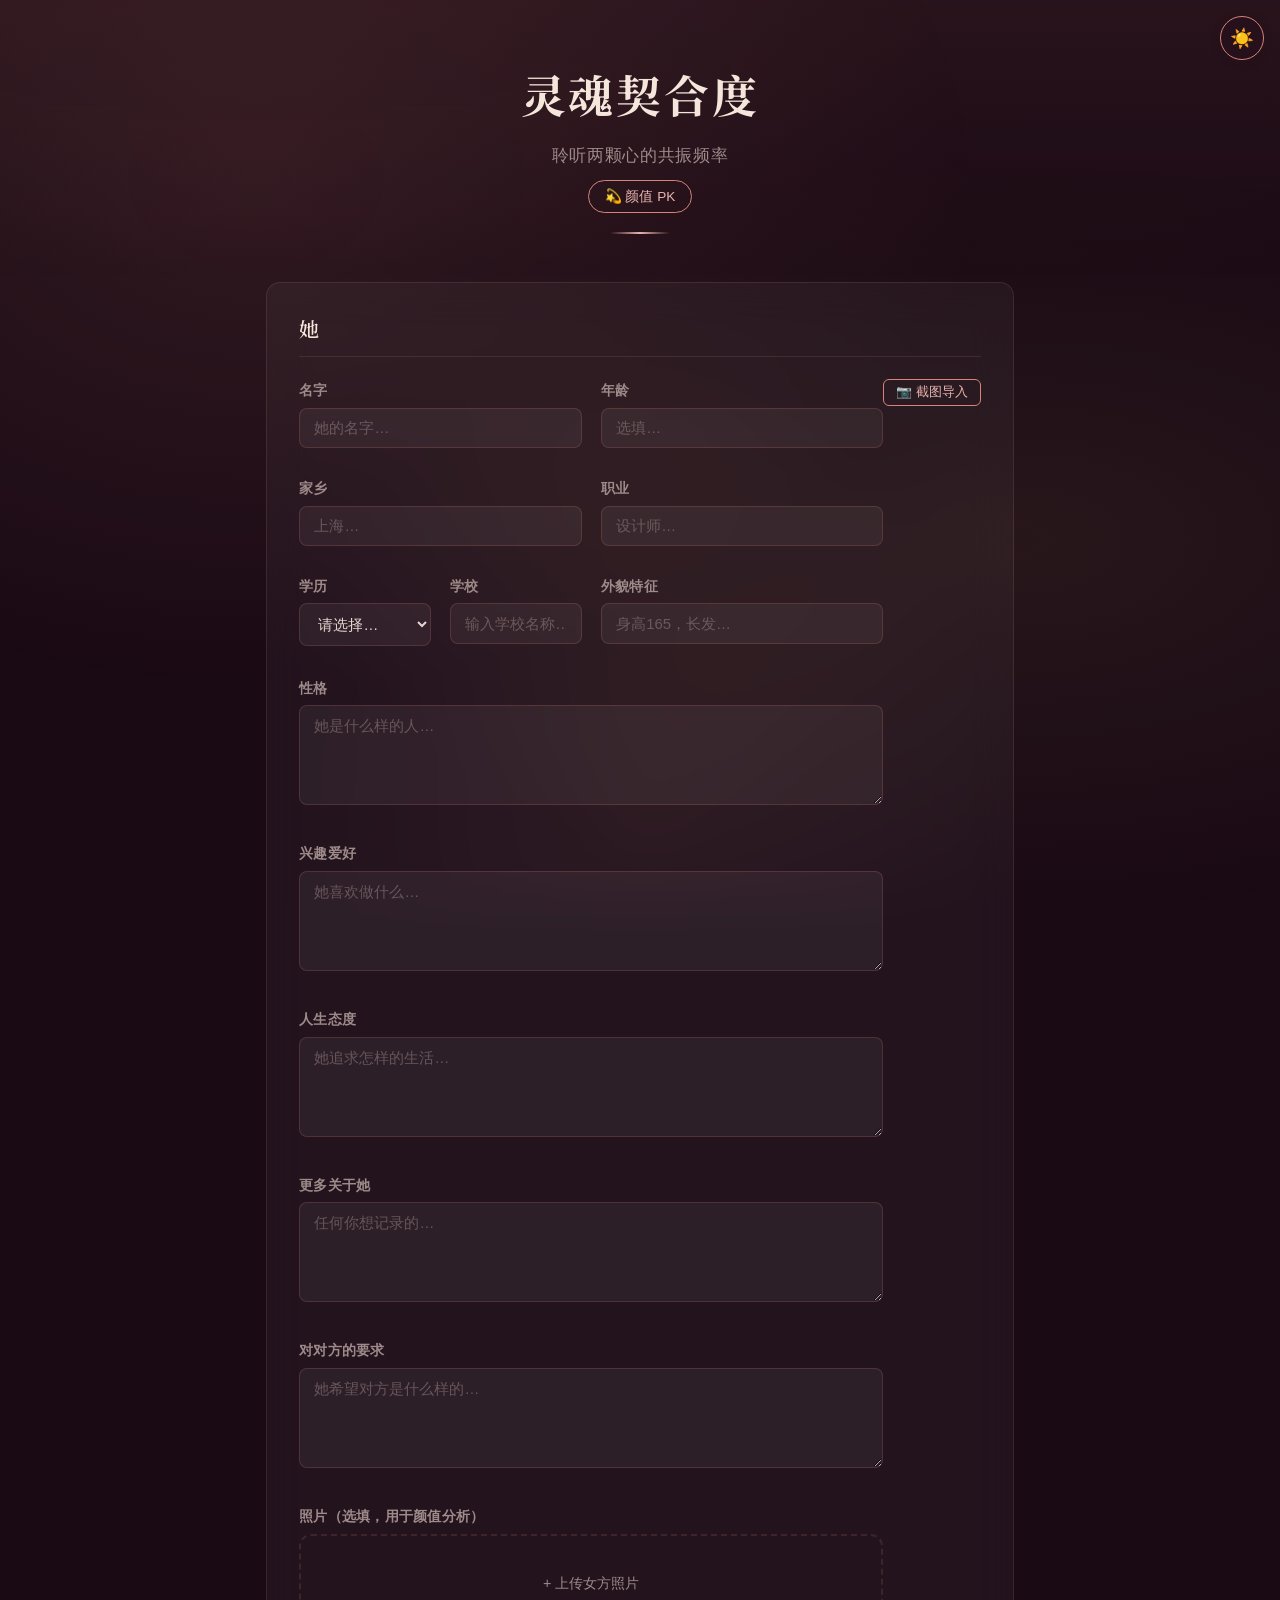
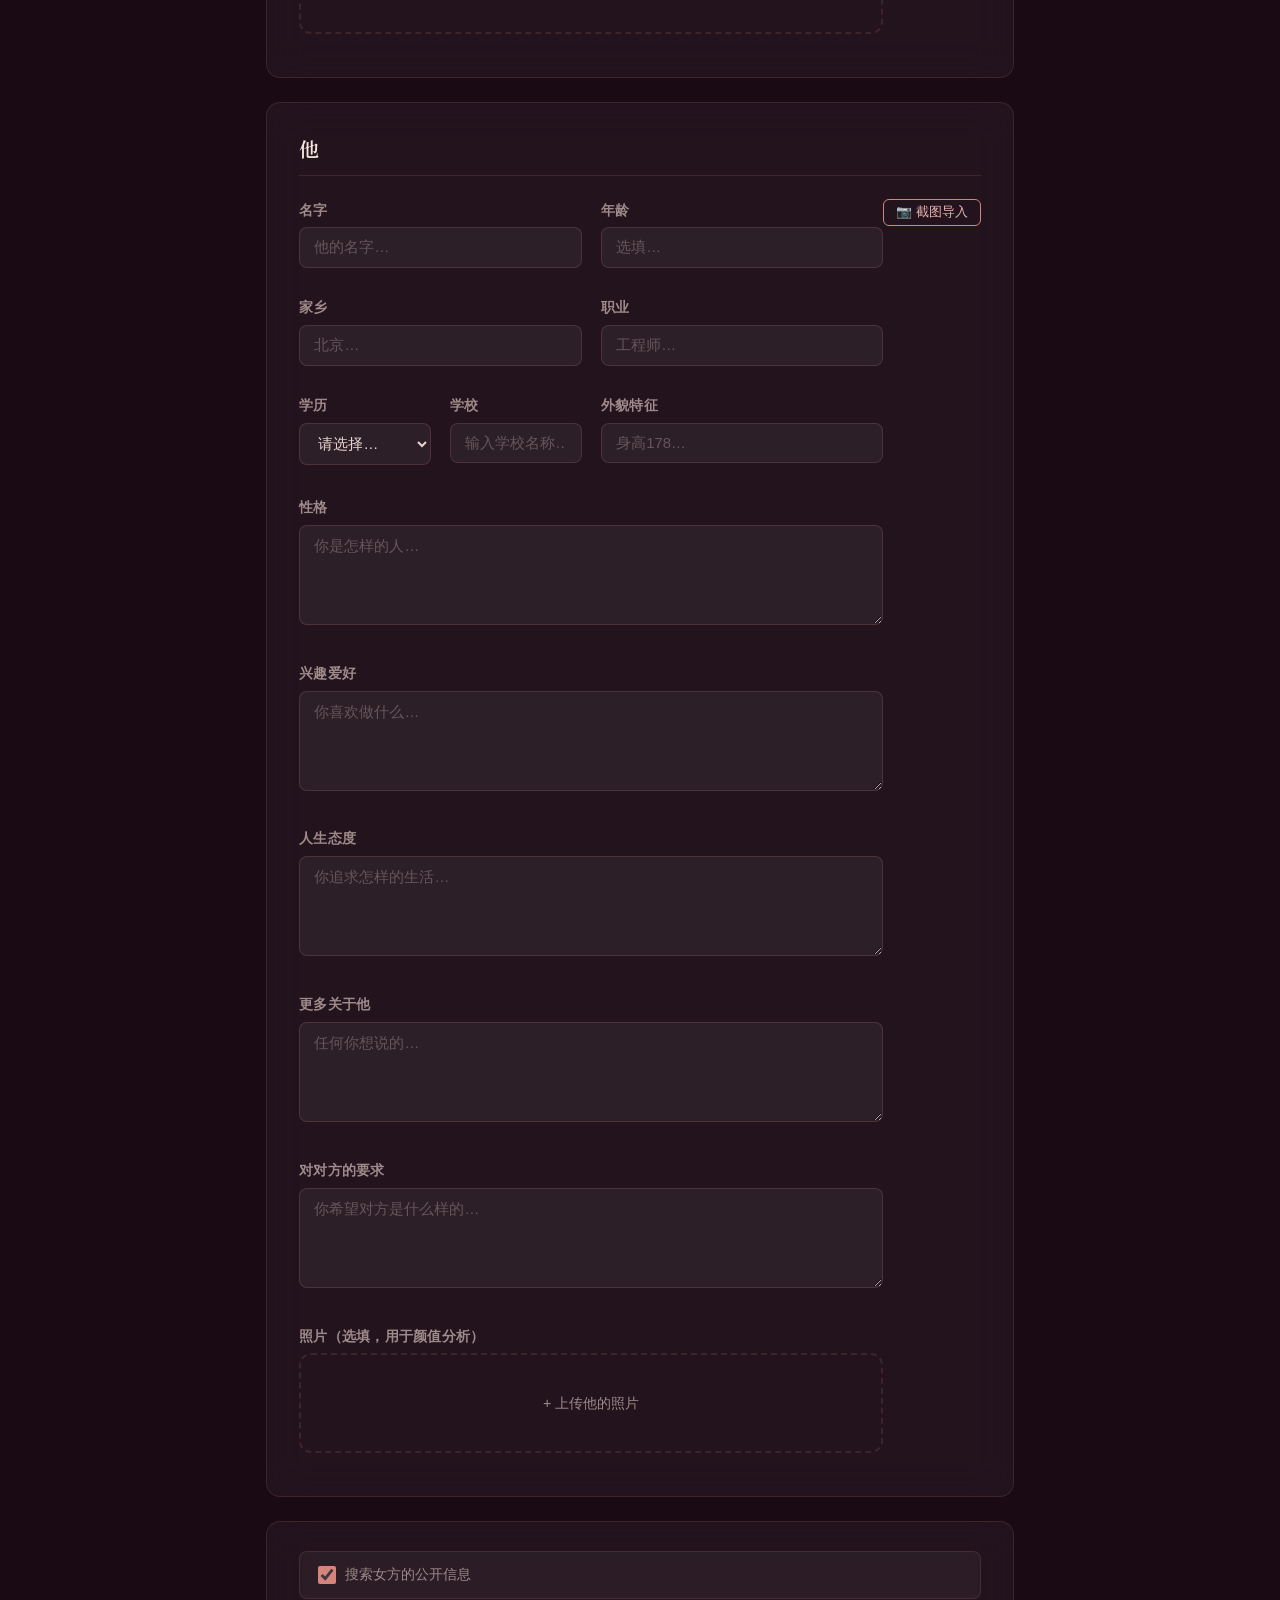
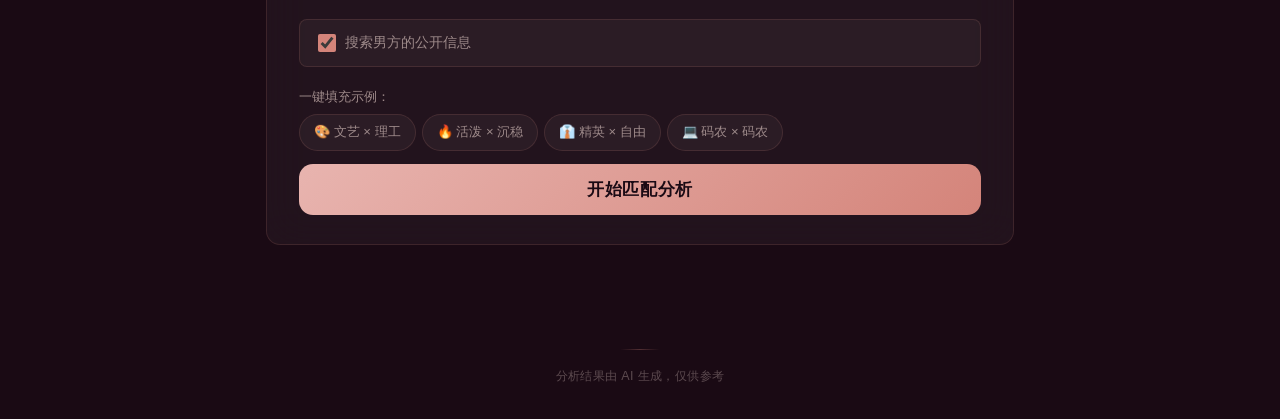
==== commit e7fae5fd: "refactor: change '你' to '他' for male card label" ====
--- a/templates/index.html
+++ b/templates/index.html
@@ -124,13 +124,13 @@
 
             <!-- 用户信息 -->
             <section class="card">
-                <h2>你</h2>
-                <button type="button" class="ocr-import-btn" id="user-ocr-btn" title="截图导入你的信息">📷 截图导入</button>
+                <h2>他</h2>
+                <button type="button" class="ocr-import-btn" id="user-ocr-btn" title="截图导入男方信息">📷 截图导入</button>
                 <div class="form-row">
                     <div class="form-group">
                         <label for="user_name">名字</label>
                         <input type="text" id="user_name" name="user_name" required
-                               autocomplete="name" placeholder="你的名字…">
+                               autocomplete="name" placeholder="他的名字…">
                     </div>
                     <div class="form-group">
                         <label for="user_age">年龄</label>
@@ -187,7 +187,7 @@
                                   placeholder="你追求怎样的生活…"></textarea>
                     </div>
                     <div class="form-group full">
-                        <label for="user_extra">更多关于你</label>
+                        <label for="user_extra">更多关于他</label>
                         <textarea id="user_extra" name="user_extra"
                                   placeholder="任何你想说的…"></textarea>
                     </div>
@@ -200,7 +200,7 @@
                     <div class="form-group full photo-upload-wrap">
                         <label>照片（选填，用于颜值分析）</label>
                         <div class="photo-upload" onclick="document.getElementById('user_photo').click()">
-                            <span class="photo-upload-placeholder">+ 上传你的照片</span>
+                            <span class="photo-upload-placeholder">+ 上传他的照片</span>
                             <img id="user-photo-preview" style="display:none;max-width:100%;max-height:200px;border-radius:8px;">
                         </div>
                         <input type="file" id="user_photo" name="user_photo" accept="image/*" style="display:none"
@@ -364,6 +364,7 @@
             var gf = document.getElementById('girl_photo').files[0];
             var uf = document.getElementById('user_photo').files[0];
             function doSubmit() {
+                searchOverlayText.textContent = 'AI 正在分析中…';
                 var fd = new FormData(form);
                 fd.append('selected_results', girlResultsJson || '');
                 fd.append('selected_results_user', userResultsJson || '');
@@ -374,11 +375,13 @@
             if (gf || uf) {
                 searchOverlayText.textContent = '正在压缩照片…';
                 var done = 0, need = (gf?1:0)+(uf?1:0);
-                function checkDone() { done++; if (done >= need) doSubmit(); }
+                function checkDone() { done++; if (done >= need) { searchOverlayText.textContent = 'AI 正在分析中…'; doSubmit(); } }
                 if (gf) compressImage(gf, function (c) { var dt = new DataTransfer(); dt.items.add(new File([c],'girl.jpg')); document.getElementById('girl_photo').files = dt.files; checkDone(); });
                 if (uf) compressImage(uf, function (c) { var dt = new DataTransfer(); dt.items.add(new File([c],'user.jpg')); document.getElementById('user_photo').files = dt.files; checkDone(); });
-                if (!need) doSubmit();
-            } else doSubmit();
+            } else {
+                searchOverlayText.textContent = '正在解读两颗心的距离…';
+                doSubmit();
+            }
         }
 
         searchSkip.addEventListener('click', function () { submitAnalysis('', ''); });
@@ -568,24 +571,24 @@
         }
 
         function compressImage(file, callback) {
-            var reader = new FileReader();
-            reader.onload = function (e) {
-                var img = new Image();
-                img.onload = function () {
-                    var maxW = 1024, maxH = 1024;
-                    var w = img.width, h = img.height;
-                    if (w > maxW || h > maxH) {
-                        var ratio = Math.min(maxW / w, maxH / h);
-                        w = Math.round(w * ratio); h = Math.round(h * ratio);
-                    }
-                    var canvas = document.createElement('canvas');
-                    canvas.width = w; canvas.height = h;
-                    canvas.getContext('2d').drawImage(img, 0, 0, w, h);
-                    canvas.toBlob(function (blob) { callback(blob); }, 'image/jpeg', 0.7);
-                };
-                img.src = e.target.result;
+            if (file.size < 300 * 1024) { callback(file); return; }
+            var img = new Image();
+            img.onload = function () {
+                var maxW = 800, maxH = 800;
+                var w = img.width, h = img.height;
+                if (w > maxW || h > maxH) {
+                    var ratio = Math.min(maxW / w, maxH / h);
+                    w = Math.round(w * ratio); h = Math.round(h * ratio);
+                }
+                var canvas = document.createElement('canvas');
+                canvas.width = w; canvas.height = h;
+                canvas.getContext('2d').drawImage(img, 0, 0, w, h);
+                canvas.toBlob(function (blob) {
+                    URL.revokeObjectURL(img.src);
+                    callback(blob);
+                }, 'image/jpeg', 0.5);
             };
-            reader.readAsDataURL(file);
+            img.src = URL.createObjectURL(file);
         }
 
         function setOcrVal(id, val) {
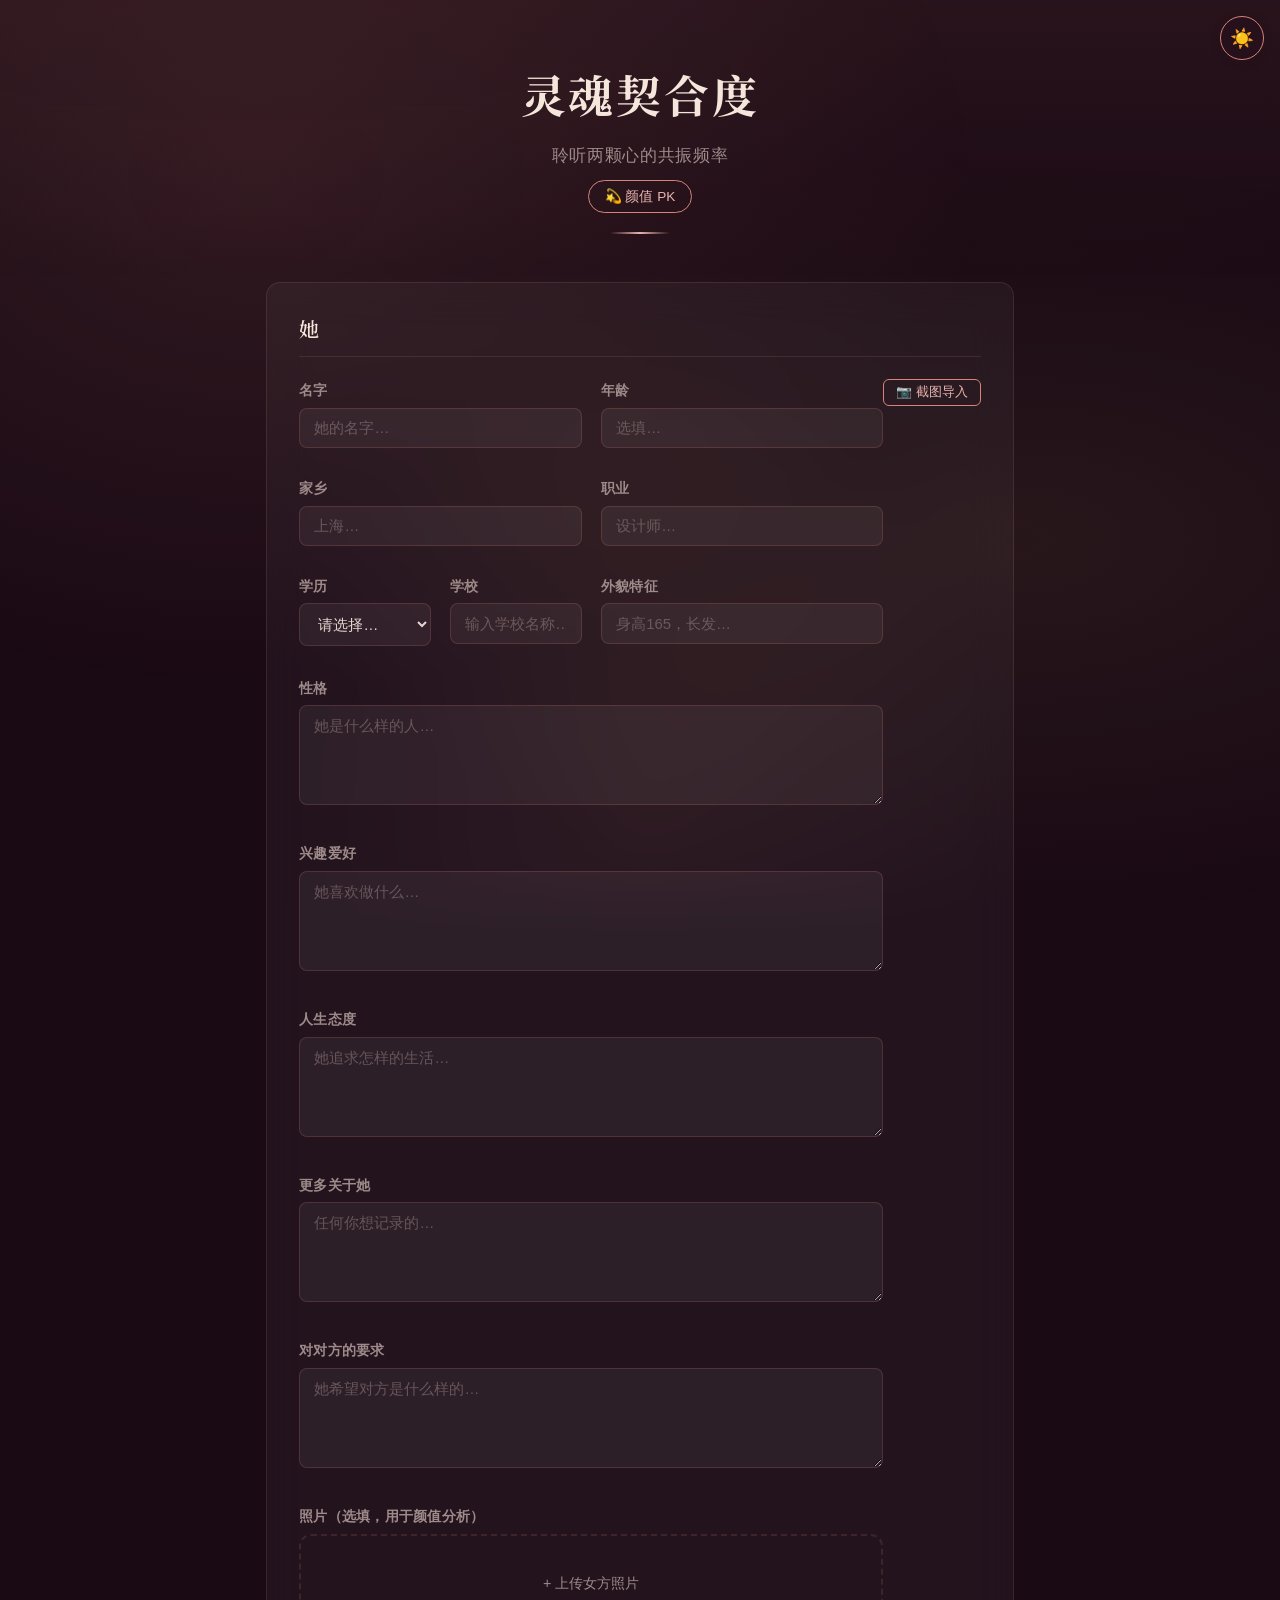
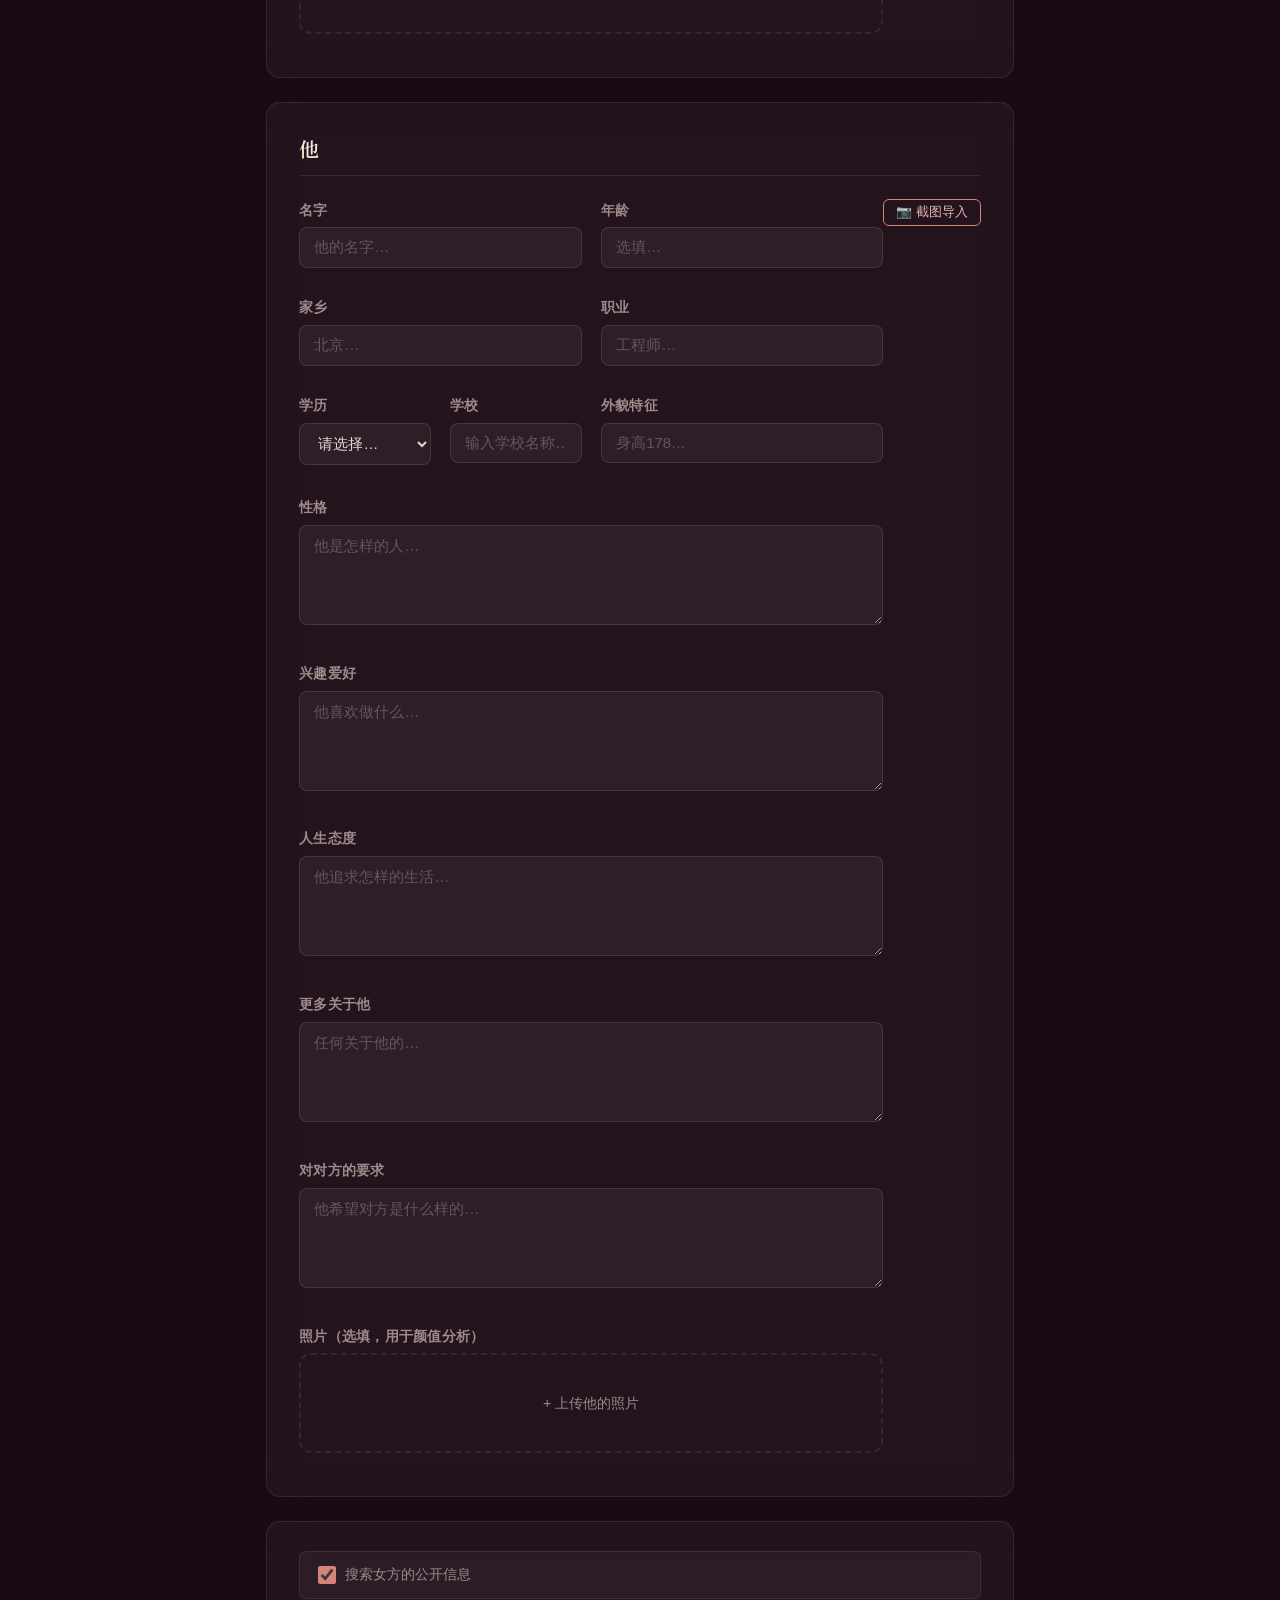
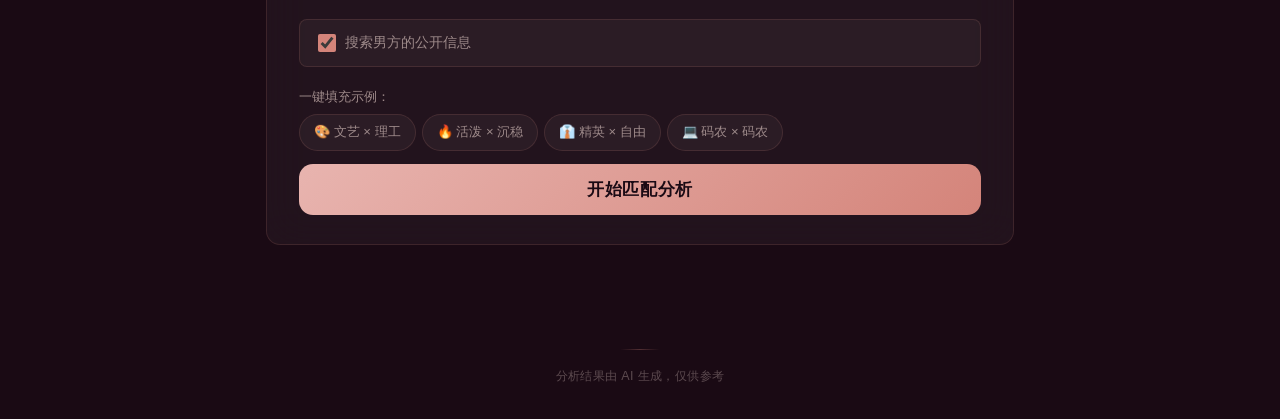
==== commit 5c2c8ea0: "fix: change male card placeholders from 你 to 他" ====
--- a/templates/index.html
+++ b/templates/index.html
@@ -174,27 +174,27 @@
                     <div class="form-group full">
                         <label for="user_personality">性格</label>
                         <textarea id="user_personality" name="user_personality"
-                                  placeholder="你是怎样的人…"></textarea>
+                                  placeholder="他是怎样的人…"></textarea>
                     </div>
                     <div class="form-group full">
                         <label for="user_interests">兴趣爱好</label>
                         <textarea id="user_interests" name="user_interests"
-                                  placeholder="你喜欢做什么…"></textarea>
+                                  placeholder="他喜欢做什么…"></textarea>
                     </div>
                     <div class="form-group full">
                         <label for="user_values">人生态度</label>
                         <textarea id="user_values" name="user_values"
-                                  placeholder="你追求怎样的生活…"></textarea>
+                                  placeholder="他追求怎样的生活…"></textarea>
                     </div>
                     <div class="form-group full">
                         <label for="user_extra">更多关于他</label>
                         <textarea id="user_extra" name="user_extra"
-                                  placeholder="任何你想说的…"></textarea>
+                                  placeholder="任何关于他的…"></textarea>
                     </div>
                     <div class="form-group full">
                         <label for="user_requirements">对对方的要求</label>
                         <textarea id="user_requirements" name="user_requirements"
-                                  placeholder="你希望对方是什么样的…"></textarea>
+                                  placeholder="他希望对方是什么样的…"></textarea>
                     </div>
                     <input type="hidden" name="user_edu_tags" id="user_edu_tags">
                     <div class="form-group full photo-upload-wrap">
@@ -583,11 +583,24 @@
                 var canvas = document.createElement('canvas');
                 canvas.width = w; canvas.height = h;
                 canvas.getContext('2d').drawImage(img, 0, 0, w, h);
-                canvas.toBlob(function (blob) {
-                    URL.revokeObjectURL(img.src);
-                    callback(blob);
-                }, 'image/jpeg', 0.5);
+                if (canvas.toBlob) {
+                    canvas.toBlob(function (blob) {
+                        URL.revokeObjectURL(img.src);
+                        if (blob) callback(blob); else callback(file);
+                    }, 'image/jpeg', 0.5);
+                } else {
+                    try {
+                        var dataUrl = canvas.toDataURL('image/jpeg', 0.5);
+                        var bs = atob(dataUrl.split(',')[1]);
+                        var ab = new ArrayBuffer(bs.length);
+                        var ia = new Uint8Array(ab);
+                        for (var i = 0; i < bs.length; i++) ia[i] = bs.charCodeAt(i);
+                        URL.revokeObjectURL(img.src);
+                        callback(new Blob([ab], { type: 'image/jpeg' }));
+                    } catch (e) { callback(file); }
+                }
             };
+            img.onerror = function () { callback(file); };
             img.src = URL.createObjectURL(file);
         }
 
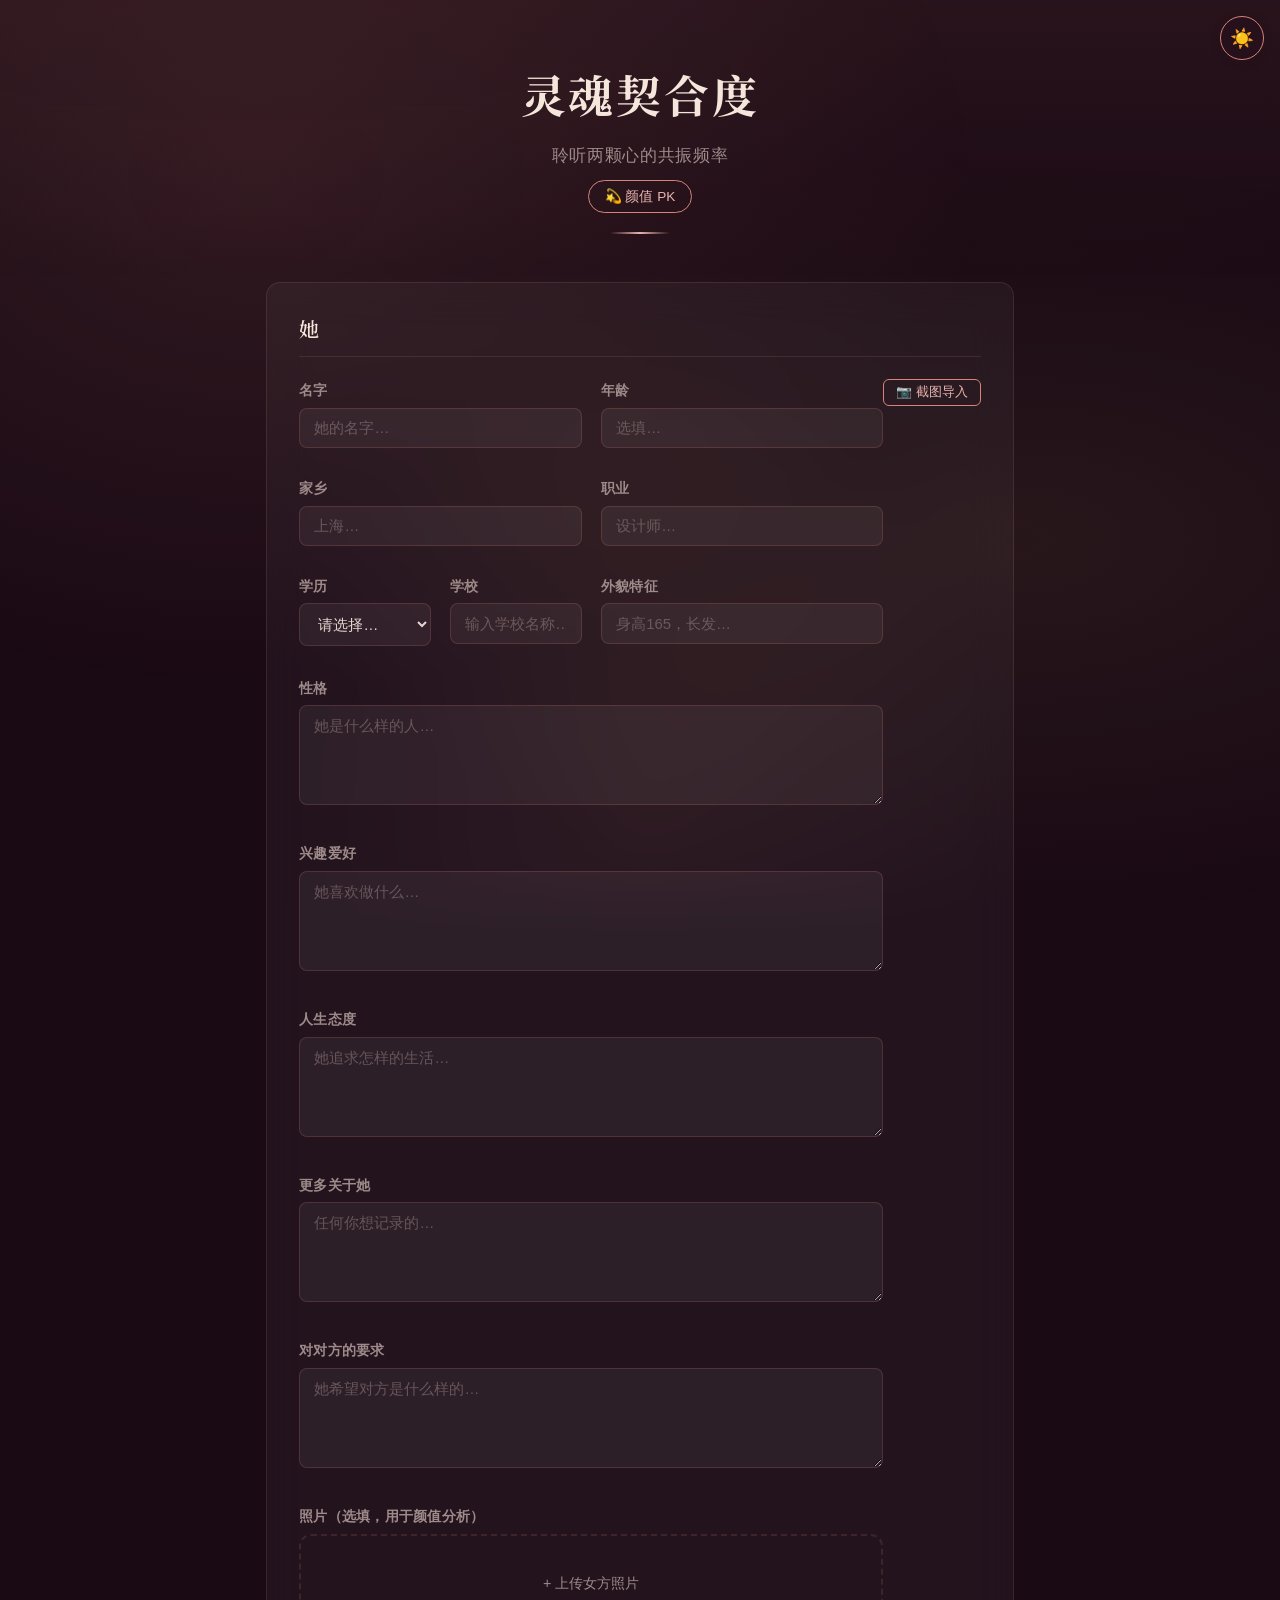
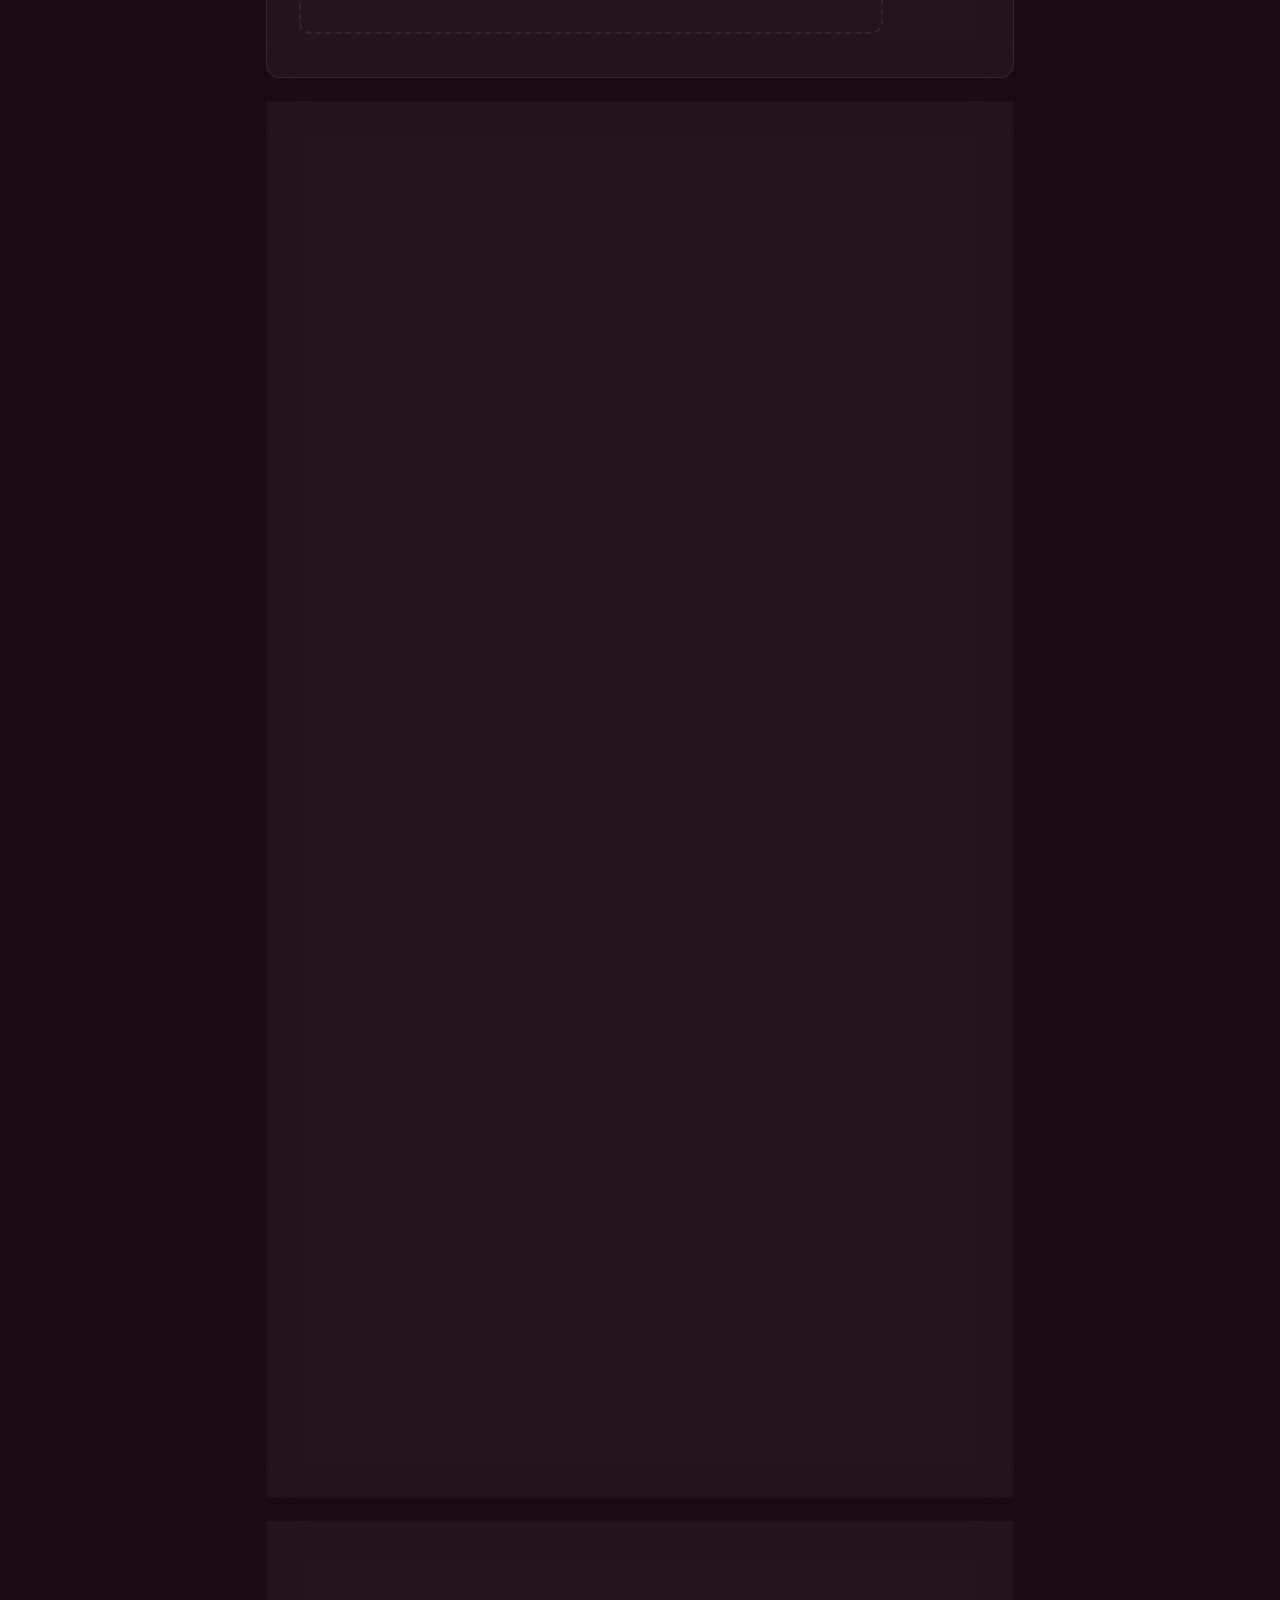
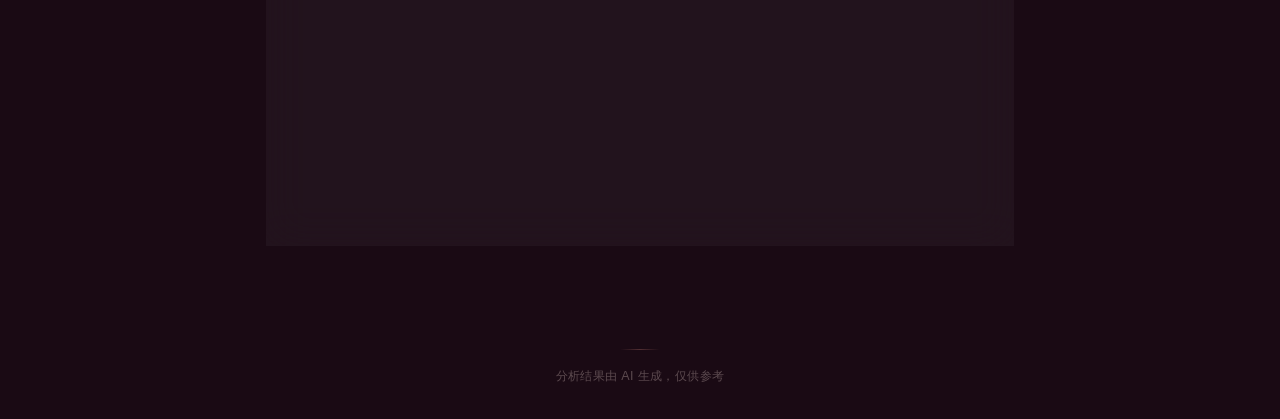
==== commit 7c2b4d12: "feat: add heart favicon to all pages" ====
--- a/templates/index.html
+++ b/templates/index.html
@@ -2,6 +2,7 @@
 <html lang="zh-CN">
 <head>
     <meta charset="UTF-8">
+    <link rel="icon" href="/static/favicon.svg" type="image/svg+xml">
     <meta name="viewport" content="width=device-width, initial-scale=1.0">
     <meta name="theme-color" content="#1a0a14">
     <title>灵魂契合度 · 匹配分析</title>
--- a/static/style.css
+++ b/static/style.css
@@ -536,6 +536,26 @@
 .photo-upload:hover { border-color: var(--rose); }
 .photo-upload-placeholder { color: var(--text-dim); font-size: 0.9rem; }
 
+/* ── 补充分析弹窗 ──────────────────────────── */
+.supplement-overlay { position: fixed; inset: 0; z-index: 300; background: rgba(26,10,20,0.92); backdrop-filter: blur(10px); display: none; align-items: center; justify-content: center; }
+.supplement-overlay.visible { display: flex; }
+.supplement-modal { background: var(--bg-mid); border: 1px solid var(--rose); border-radius: 20px; padding: 24px; max-width: 440px; width: 90%; position: relative; }
+.supplement-modal h3 { color: var(--cream); font-size: 1.1rem; margin-bottom: 4px; }
+.supplement-modal .sub { color: var(--text-dim); font-size: 0.82rem; margin-bottom: 16px; }
+.supplement-close { position: absolute; top: 16px; right: 16px; color: var(--text-dim); font-size: 1.2rem; cursor: pointer; background: none; border: none; }
+.supplement-close:hover { color: var(--rose-light); }
+.supplement-targets { display: flex; gap: 8px; margin-bottom: 12px; }
+.supplement-target { padding: 6px 16px; background: var(--bg-surface); border: 1px solid var(--border); border-radius: 20px; color: var(--text-dim); font-size: 0.85rem; cursor: pointer; transition: all 0.2s; }
+.supplement-target.active { background: rgba(212,132,122,0.12); border-color: var(--rose); color: var(--rose-light); }
+.supplement-textarea { width: 100%; min-height: 100px; background: var(--input-bg); border: 1px solid var(--input-border); border-radius: 8px; padding: 10px; color: var(--text); font-size: 0.9rem; font-family: inherit; resize: vertical; margin-bottom: 12px; }
+.supplement-actions { display: flex; gap: 8px; margin-bottom: 16px; }
+.supplement-file-btn { flex: 1; padding: 8px; background: transparent; border: 1px dashed var(--border); color: var(--text-dim); border-radius: 8px; font-size: 0.82rem; cursor: pointer; text-align: center; }
+.supplement-file-btn:hover { border-color: var(--rose); color: var(--rose-light); }
+.supplement-submit { width: 100%; padding: 12px; background: linear-gradient(135deg, var(--rose-light), var(--rose)); color: var(--bg-deep); border: none; border-radius: 14px; font-size: 15px; font-weight: 600; cursor: pointer; }
+.supplement-submit:hover { box-shadow: 0 6px 24px var(--rose-glow); }
+.supplement-file-name { color: var(--text-dim); font-size: 0.78rem; margin-top: 4px; margin-bottom: 8px; }
+@media (max-width: 500px) { .supplement-modal>div { flex-direction: column !important; } }
+
 /* ── 响应式 ────────────────────────────────── */
 @media (max-width: 600px) {
     .form-row { grid-template-columns: 1fr; }
